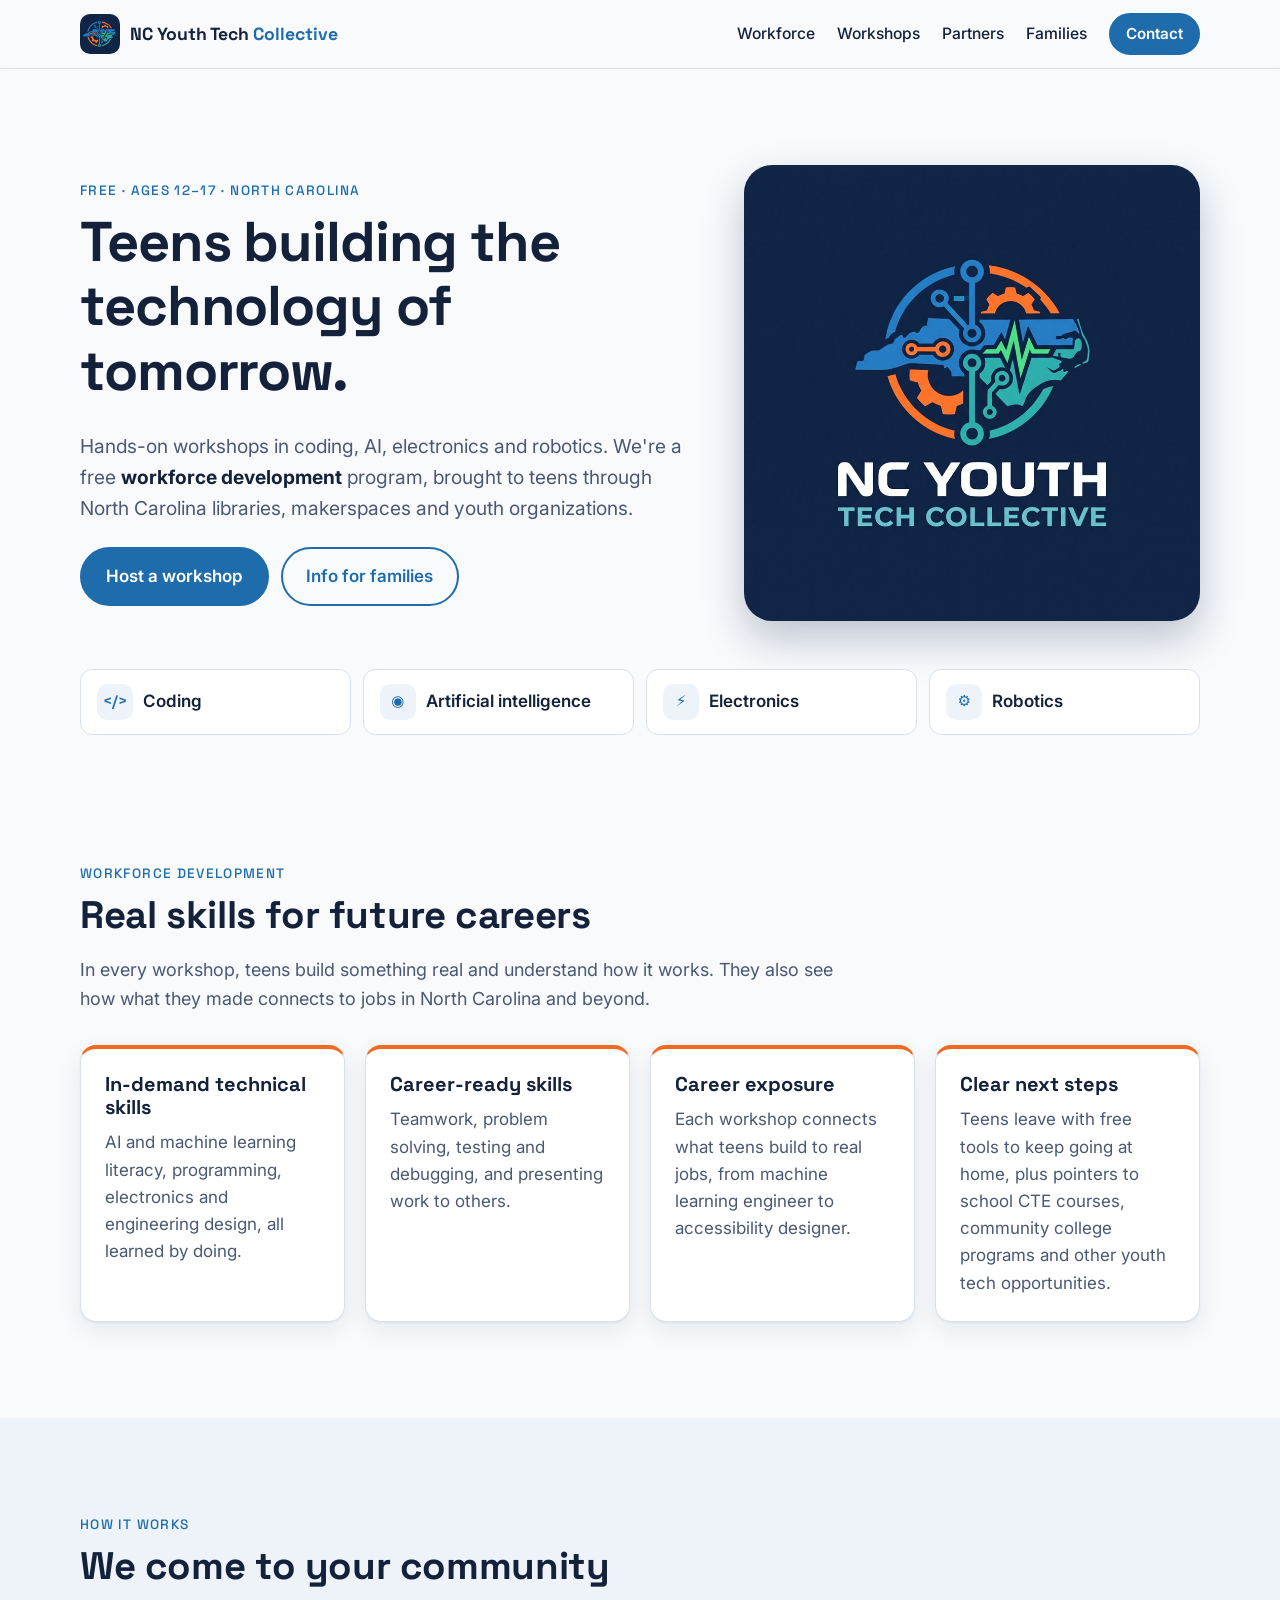
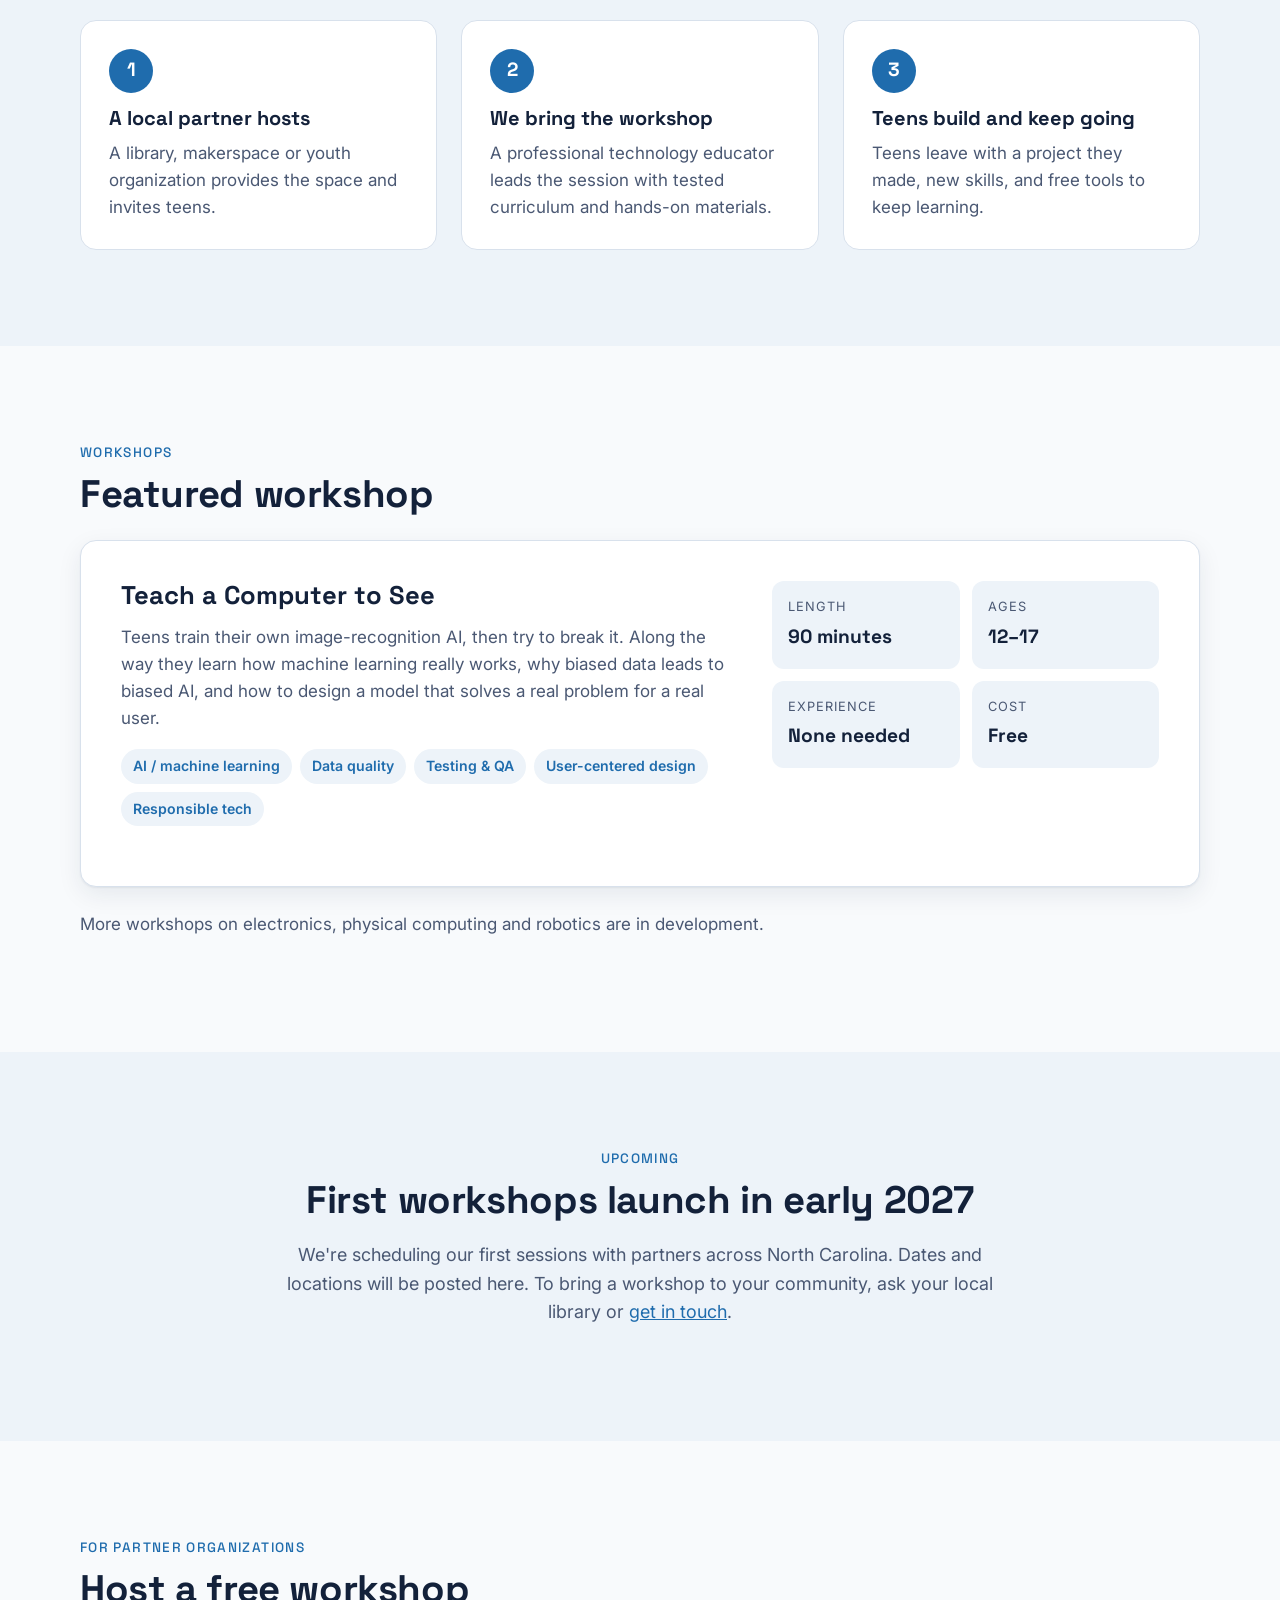
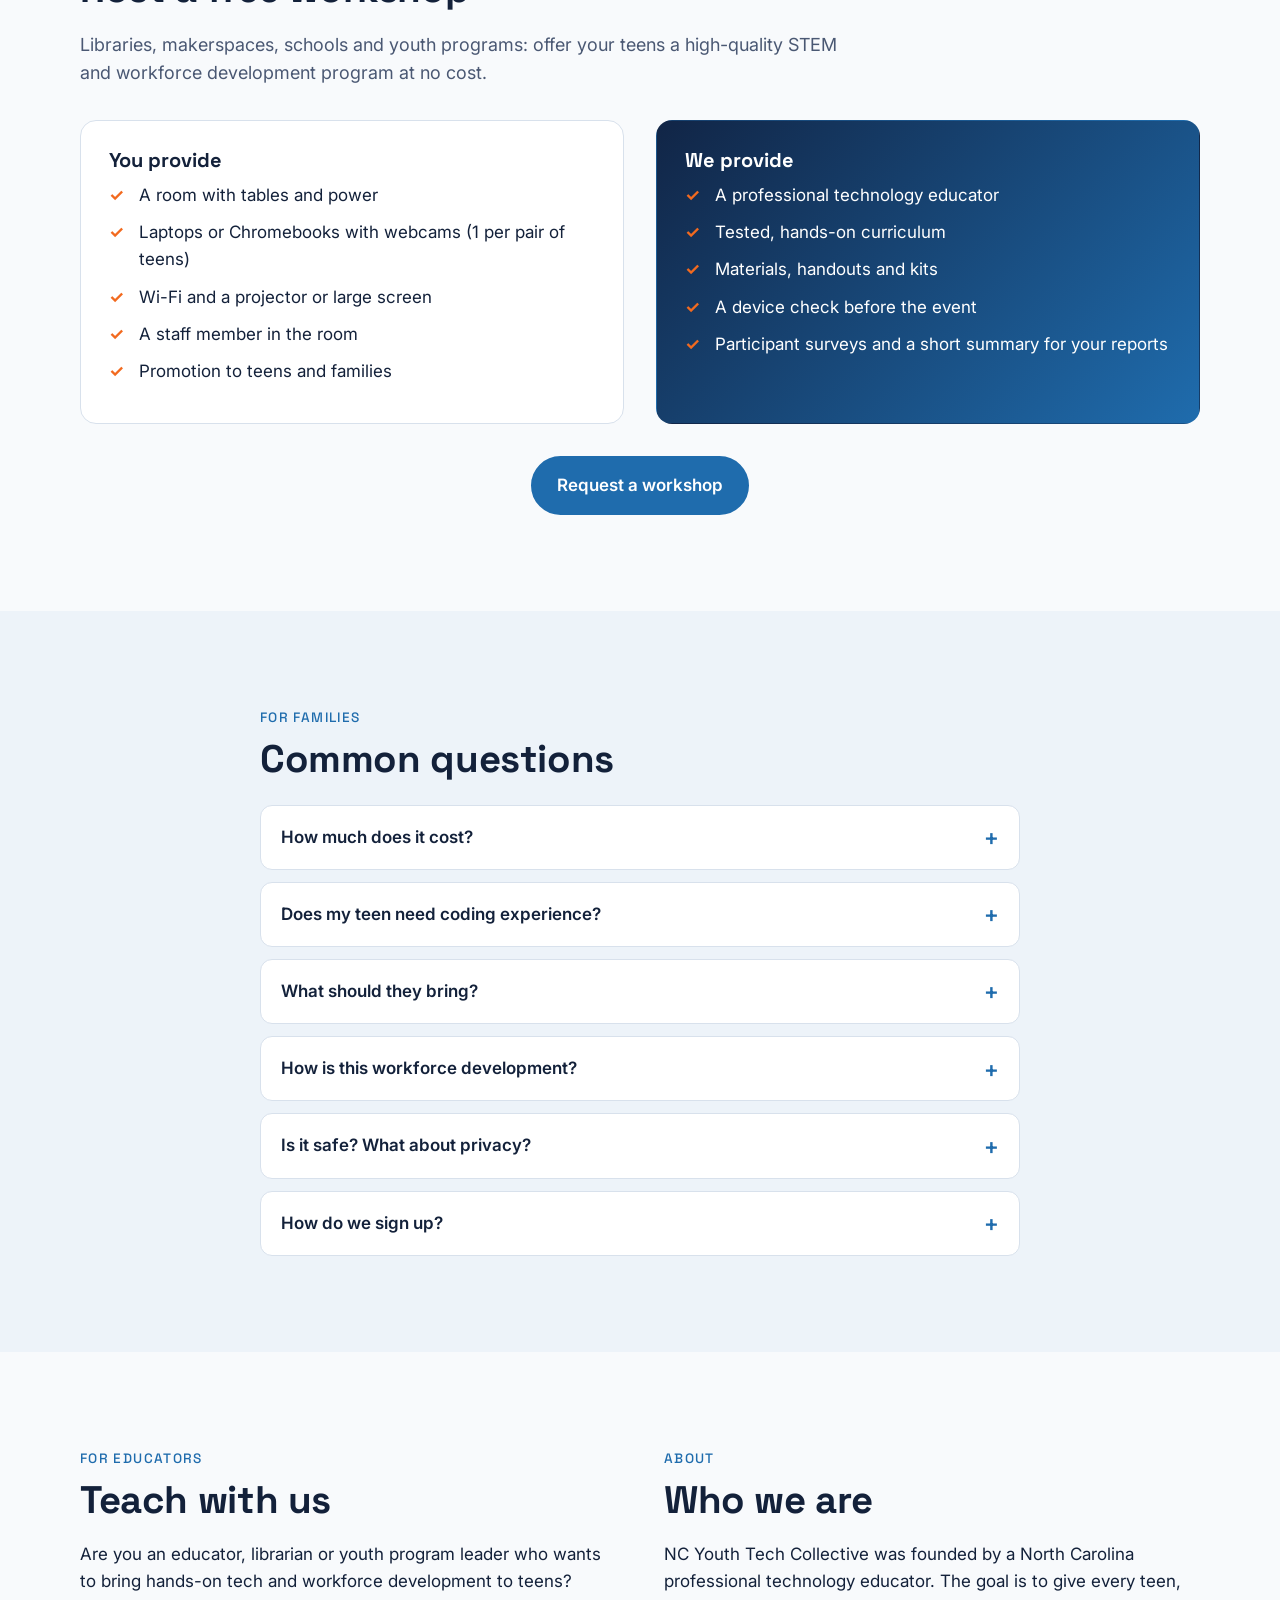
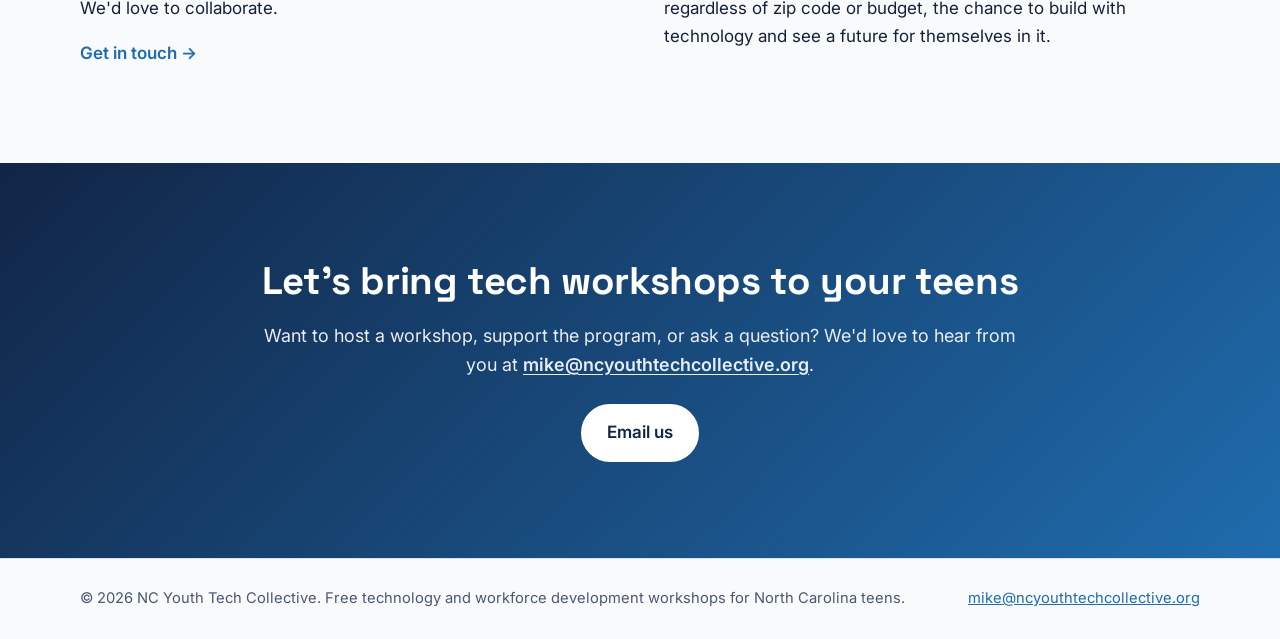
==== index.html @ eac27f34 "Add NC Youth Tech Collective logo to the site Use the new logo in the hero, an emblem-only crop in t" ====
<!doctype html>
<html lang="en">
<head>
  <meta charset="utf-8">
  <meta name="viewport" content="width=device-width, initial-scale=1">
  <title>NC Youth Tech Collective | Free Tech &amp; Workforce Development Workshops for Teens</title>
  <meta name="description" content="Free, hands-on technology and workforce development workshops for North Carolina teens ages 12–17: coding, AI, electronics and robotics, offered with local libraries, makerspaces and youth organizations.">
  <meta property="og:title" content="NC Youth Tech Collective">
  <meta property="og:description" content="Free, hands-on tech and workforce development workshops for NC teens ages 12–17.">
  <meta property="og:type" content="website">
  <meta property="og:image" content="https://ncyouthtechcollective.org/assets/og-image.jpg">
  <meta property="og:image:alt" content="NC Youth Tech Collective logo">
  <meta name="theme-color" content="#112546">
  <link rel="icon" href="assets/favicon-32.png" type="image/png" sizes="32x32">
  <link rel="apple-touch-icon" href="assets/apple-touch-icon.png">
  <link rel="preconnect" href="https://fonts.googleapis.com">
  <link rel="preconnect" href="https://fonts.gstatic.com" crossorigin>
  <link href="https://fonts.googleapis.com/css2?family=Inter:wght@400;500;600&family=Space+Grotesk:wght@500;700&display=swap" rel="stylesheet">
  <link rel="stylesheet" href="assets/style.css">
</head>
<body>
  <a class="skip-link" href="#main">Skip to content</a>

  <header class="site-header">
    <div class="container header-inner">
      <a class="brand" href="#top" aria-label="NC Youth Tech Collective home">
        <img class="brand-mark" src="assets/logo-mark.png" alt="" width="40" height="40">
        <span>NC Youth Tech <span class="brand-accent">Collective</span></span>
      </a>
      <nav aria-label="Main">
        <ul class="nav-links">
          <li><a href="#workforce">Workforce</a></li>
          <li><a href="#workshops">Workshops</a></li>
          <li><a href="#partners">Partners</a></li>
          <li><a href="#families">Families</a></li>
          <li><a class="btn btn-small" href="#contact">Contact</a></li>
        </ul>
      </nav>
    </div>
  </header>

  <main id="main">
    <!-- Hero -->
    <section class="hero" id="top">
      <div class="container hero-inner">
        <div class="hero-copy">
          <p class="eyebrow">Free &middot; Ages 12–17 &middot; North Carolina</p>
          <h1>Teens building the technology of tomorrow.</h1>
          <p class="lead">Hands-on workshops in coding, AI, electronics and robotics. We're a free <strong>workforce development</strong> program, brought to teens through North Carolina libraries, makerspaces and youth organizations.</p>
          <div class="cta-row">
            <a class="btn" href="#partners">Host a workshop</a>
            <a class="btn btn-ghost" href="#families">Info for families</a>
          </div>
        </div>
        <div class="hero-art">
          <img src="assets/logo.jpg" alt="NC Youth Tech Collective logo: a map of North Carolina with circuit lines, gears and a signal wave" width="900" height="900">
        </div>
      </div>
    </section>

    <!-- Topics -->
    <section class="topics" aria-label="Topics">
      <div class="container topic-grid">
        <div class="topic"><span class="topic-icon" aria-hidden="true">&lt;/&gt;</span>Coding</div>
        <div class="topic"><span class="topic-icon" aria-hidden="true">&#9673;</span>Artificial intelligence</div>
        <div class="topic"><span class="topic-icon" aria-hidden="true">&#9889;</span>Electronics</div>
        <div class="topic"><span class="topic-icon" aria-hidden="true">&#9881;</span>Robotics</div>
      </div>
    </section>

    <!-- Workforce development -->
    <section class="section" id="workforce">
      <div class="container">
        <p class="eyebrow">Workforce development</p>
        <h2>Real skills for future careers</h2>
        <p class="section-lead">In every workshop, teens build something real and understand how it works. They also see how what they made connects to jobs in North Carolina and beyond.</p>
        <div class="card-grid">
          <article class="card">
            <h3>In-demand technical skills</h3>
            <p>AI and machine learning literacy, programming, electronics and engineering design, all learned by doing.</p>
          </article>
          <article class="card">
            <h3>Career-ready skills</h3>
            <p>Teamwork, problem solving, testing and debugging, and presenting work to others.</p>
          </article>
          <article class="card">
            <h3>Career exposure</h3>
            <p>Each workshop connects what teens build to real jobs, from machine learning engineer to accessibility designer.</p>
          </article>
          <article class="card">
            <h3>Clear next steps</h3>
            <p>Teens leave with free tools to keep going at home, plus pointers to school CTE courses, community college programs and other youth tech opportunities.</p>
          </article>
        </div>
      </div>
    </section>

    <!-- How it works -->
    <section class="section section-alt" id="how">
      <div class="container">
        <p class="eyebrow">How it works</p>
        <h2>We come to your community</h2>
        <ol class="steps">
          <li>
            <span class="step-num" aria-hidden="true">1</span>
            <h3>A local partner hosts</h3>
            <p>A library, makerspace or youth organization provides the space and invites teens.</p>
          </li>
          <li>
            <span class="step-num" aria-hidden="true">2</span>
            <h3>We bring the workshop</h3>
            <p>A professional technology educator leads the session with tested curriculum and hands-on materials.</p>
          </li>
          <li>
            <span class="step-num" aria-hidden="true">3</span>
            <h3>Teens build and keep going</h3>
            <p>Teens leave with a project they made, new skills, and free tools to keep learning.</p>
          </li>
        </ol>
      </div>
    </section>

    <!-- Workshops -->
    <section class="section" id="workshops">
      <div class="container">
        <p class="eyebrow">Workshops</p>
        <h2>Featured workshop</h2>
        <article class="feature">
          <div class="feature-body">
            <h3>Teach a Computer to See</h3>
            <p>Teens train their own image-recognition AI, then try to break it. Along the way they learn how machine learning really works, why biased data leads to biased AI, and how to design a model that solves a real problem for a real user.</p>
            <ul class="chips" aria-label="Skills practiced">
              <li>AI / machine learning</li>
              <li>Data quality</li>
              <li>Testing &amp; QA</li>
              <li>User-centered design</li>
              <li>Responsible tech</li>
            </ul>
          </div>
          <dl class="feature-facts">
            <div><dt>Length</dt><dd>90 minutes</dd></div>
            <div><dt>Ages</dt><dd>12–17</dd></div>
            <div><dt>Experience</dt><dd>None needed</dd></div>
            <div><dt>Cost</dt><dd>Free</dd></div>
          </dl>
        </article>
        <p class="note">More workshops on electronics, physical computing and robotics are in development.</p>
      </div>
    </section>

    <!-- Upcoming -->
    <section class="section section-alt" id="upcoming">
      <div class="container narrow center">
        <p class="eyebrow">Upcoming</p>
        <h2>First workshops launch in early 2027</h2>
        <p class="section-lead">We're scheduling our first sessions with partners across North Carolina. Dates and locations will be posted here. To bring a workshop to your community, ask your local library or <a href="#contact">get in touch</a>.</p>
      </div>
    </section>

    <!-- Partners -->
    <section class="section" id="partners">
      <div class="container">
        <p class="eyebrow">For partner organizations</p>
        <h2>Host a free workshop</h2>
        <p class="section-lead">Libraries, makerspaces, schools and youth programs: offer your teens a high-quality STEM and workforce development program at no cost.</p>
        <div class="two-col">
          <div class="panel">
            <h3>You provide</h3>
            <ul class="check-list">
              <li>A room with tables and power</li>
              <li>Laptops or Chromebooks with webcams (1 per pair of teens)</li>
              <li>Wi-Fi and a projector or large screen</li>
              <li>A staff member in the room</li>
              <li>Promotion to teens and families</li>
            </ul>
          </div>
          <div class="panel panel-brand">
            <h3>We provide</h3>
            <ul class="check-list">
              <li>A professional technology educator</li>
              <li>Tested, hands-on curriculum</li>
              <li>Materials, handouts and kits</li>
              <li>A device check before the event</li>
              <li>Participant surveys and a short summary for your reports</li>
            </ul>
          </div>
        </div>
        <div class="center"><a class="btn" href="#contact">Request a workshop</a></div>
      </div>
    </section>

    <!-- Families -->
    <section class="section section-alt" id="families">
      <div class="container narrow">
        <p class="eyebrow">For families</p>
        <h2>Common questions</h2>
        <div class="faq">
          <details>
            <summary>How much does it cost?</summary>
            <p>Nothing. Workshops are free for participants.</p>
          </details>
          <details>
            <summary>Does my teen need coding experience?</summary>
            <p>No. Workshops are designed for beginners, with extra challenges for teens who already have experience.</p>
          </details>
          <details>
            <summary>What should they bring?</summary>
            <p>Just curiosity. The host provides devices, and we bring everything else.</p>
          </details>
          <details>
            <summary>How is this workforce development?</summary>
            <p>Teens practice skills employers look for, like AI literacy, problem solving, testing and teamwork. They also learn about real careers that use these skills, and leave with clear next steps for continued learning.</p>
          </details>
          <details>
            <summary>Is it safe? What about privacy?</summary>
            <p>A staff member from the host organization is present for every workshop. The AI tools we use run in the web browser, need no accounts, and by default keep training images on the device. All work is cleared at the end of each session, and photos are only taken with a signed release.</p>
          </details>
          <details>
            <summary>How do we sign up?</summary>
            <p>Registration is handled by each host organization. Upcoming workshops will be listed on this page, with a link to register.</p>
          </details>
        </div>
      </div>
    </section>

    <!-- Educators + About -->
    <section class="section" id="about">
      <div class="container two-col">
        <div>
          <p class="eyebrow">For educators</p>
          <h2>Teach with us</h2>
          <p>Are you an educator, librarian or youth program leader who wants to bring hands-on tech and workforce development to teens? We'd love to collaborate.</p>
          <a class="text-link" href="#contact">Get in touch &rarr;</a>
        </div>
        <div>
          <p class="eyebrow">About</p>
          <h2>Who we are</h2>
          <p>NC Youth Tech Collective was founded by a North Carolina professional technology educator. The goal is to give every teen, regardless of zip code or budget, the chance to build with technology and see a future for themselves in it.</p>
        </div>
      </div>
    </section>

    <!-- Contact -->
    <section class="section contact" id="contact">
      <div class="container narrow center">
        <h2>Let's bring tech workshops to your teens</h2>
        <p class="section-lead">Want to host a workshop, support the program, or ask a question? We'd love to hear from you at <a class="contact-email" href="mailto:mike@ncyouthtechcollective.org">mike@ncyouthtechcollective.org</a>.</p>
        <div class="cta-row center-row">
          <a class="btn btn-light" href="mailto:mike@ncyouthtechcollective.org">Email us</a>        </div>
      </div>
    </section>
  </main>

  <footer class="site-footer">
    <div class="container footer-inner">
      <p>&copy; <span id="year">2026</span> NC Youth Tech Collective. Free technology and workforce development workshops for North Carolina teens.</p>
      <p><a href="mailto:mike@ncyouthtechcollective.org">mike@ncyouthtechcollective.org</a></p>
    </div>
  </footer>

  <script>document.getElementById('year').textContent = new Date().getFullYear();</script>
</body>
</html>
---- assets/style.css ----
/* NC Youth Tech Collective — landing page styles */

/* Palette sampled from the logo: navy #112546, blue #267dc4, orange #fe742b, teal #2eaead */
:root {
  --navy: #112546;
  --brand: #1f6cad;
  --brand-2: #112546;
  --accent: #f26a1f;
  --teal: #1f8f8e;
  --on-brand: #ffffff;
  --brand-hover: #112546;
  --band-from: #112546;
  --band-to: #1f6cad;
  --band-text: #ffffff;
  --bg: #f8fafc;
  --bg-alt: #edf3f9;
  --surface: #ffffff;
  --text: #13213a;
  --muted: #4a5873;
  --border: #d8e1ec;
  --radius: 16px;
  --shadow: 0 1px 2px rgba(17, 37, 70, .06), 0 8px 24px rgba(17, 37, 70, .08);
  --font-body: "Inter", system-ui, -apple-system, "Segoe UI", Roboto, sans-serif;
  --font-head: "Space Grotesk", var(--font-body);
}

@media (prefers-color-scheme: dark) {
  :root {
    --brand: #5aa8e6;
    --brand-2: #2b5f99;
    --accent: #fe8a4a;
    --teal: #4cc4c2;
    --on-brand: #0b1730;
    --brand-hover: #8cc4f0;
    --band-from: #173563;
    --band-to: #1f5a96;
    --bg: #0b1730;
    --bg-alt: #0f1f3d;
    --surface: #142848;
    --text: #e8eef7;
    --muted: #a9b7cc;
    --border: #22385c;
    --shadow: none;
  }
}

*,
*::before,
*::after { box-sizing: border-box; }

html { scroll-behavior: smooth; scroll-padding-top: 80px; }
@media (prefers-reduced-motion: reduce) { html { scroll-behavior: auto; } }

body {
  margin: 0;
  background: var(--bg);
  color: var(--text);
  font-family: var(--font-body);
  font-size: 1.0625rem;
  line-height: 1.6;
}

h1, h2, h3 { font-family: var(--font-head); line-height: 1.15; margin: 0 0 .5em; }
h1 { font-size: clamp(2.2rem, 5vw, 3.5rem); letter-spacing: -.02em; }
h2 { font-size: clamp(1.7rem, 3.5vw, 2.4rem); letter-spacing: -.01em; }
h3 { font-size: 1.25rem; }
p { margin: 0 0 1em; }
a { color: var(--brand); }
img, svg { max-width: 100%; display: block; }

.container { width: min(1120px, 100% - 32px); margin-inline: auto; }
.narrow { width: min(760px, 100% - 32px); }
.center { text-align: center; }

.skip-link {
  position: absolute; left: -999px; top: 8px;
  background: var(--brand); color: var(--on-brand);
  padding: 8px 14px; border-radius: 8px; z-index: 100;
}
.skip-link:focus { left: 8px; }

:focus-visible { outline: 3px solid var(--accent); outline-offset: 2px; border-radius: 4px; }

/* Buttons */
.btn {
  display: inline-block;
  background: var(--brand);
  color: var(--on-brand);
  font-weight: 600;
  text-decoration: none;
  padding: .8em 1.4em;
  border-radius: 999px;
  border: 2px solid var(--brand);
  transition: transform .15s ease, background .15s ease;
}
.btn:hover { transform: translateY(-1px); background: var(--brand-hover); border-color: var(--brand-hover); }
.btn-small { padding: .45em 1em; font-size: .95rem; }
.btn-ghost { background: transparent; color: var(--brand); }
.btn-ghost:hover { background: var(--bg-alt); color: var(--brand); border-color: var(--brand); }
.btn-light { background: var(--on-brand); color: var(--brand); border-color: var(--on-brand); }
.btn-light:hover { background: var(--bg-alt); border-color: var(--bg-alt); }
.btn-ghost-light { background: transparent; color: var(--on-brand); border-color: var(--on-brand); }
.btn-ghost-light:hover { background: rgba(255, 255, 255, .12); border-color: var(--on-brand); }

.cta-row { display: flex; flex-wrap: wrap; gap: 12px; margin-top: 1.5rem; }
.center-row { justify-content: center; }

.text-link { font-weight: 600; text-decoration: none; }
.text-link:hover { text-decoration: underline; }

.eyebrow {
  font-family: var(--font-head);
  font-weight: 500;
  font-size: .85rem;
  letter-spacing: .1em;
  text-transform: uppercase;
  color: var(--brand);
  margin-bottom: .6em;
}

/* Header */
.site-header {
  position: sticky; top: 0; z-index: 50;
  background: color-mix(in srgb, var(--bg) 88%, transparent);
  backdrop-filter: blur(10px);
  border-bottom: 1px solid var(--border);
}
.header-inner { display: flex; align-items: center; justify-content: space-between; gap: 16px; min-height: 68px; }
.brand {
  display: flex; align-items: center; gap: 10px;
  font-family: var(--font-head); font-weight: 700; font-size: 1.1rem;
  color: var(--text); text-decoration: none;
}
.brand-accent { color: var(--brand); }
.nav-links { display: flex; align-items: center; gap: 22px; list-style: none; margin: 0; padding: 0; }
.nav-links a:not(.btn) { color: var(--text); text-decoration: none; font-weight: 500; font-size: .98rem; }
.nav-links a:not(.btn):hover { color: var(--brand); }

@media (max-width: 760px) {
  .nav-links li:not(:last-child) { display: none; }
  .brand { font-size: 1rem; }
}

/* Hero */
.hero { padding: clamp(48px, 8vw, 96px) 0 48px; }
.hero-inner { display: grid; grid-template-columns: 1.15fr .85fr; gap: 48px; align-items: center; }
.lead { font-size: 1.2rem; color: var(--muted); max-width: 36em; }
.lead strong { color: var(--text); }
.hero-art img {
  width: 100%; height: auto;
  border-radius: 28px;
  box-shadow: 0 18px 40px rgba(17, 37, 70, .25);
}
.brand-mark { border-radius: 10px; }

@media (max-width: 860px) {
  .hero-inner { grid-template-columns: 1fr; }
  .hero-art { max-width: 260px; margin-inline: auto; }
}

/* Topics */
.topics { padding-bottom: 32px; }
.topic-grid { display: grid; grid-template-columns: repeat(4, 1fr); gap: 12px; }
.topic {
  display: flex; align-items: center; gap: 10px;
  background: var(--surface); border: 1px solid var(--border); border-radius: 12px;
  padding: 14px 16px; font-weight: 600;
}
.topic-icon {
  display: inline-grid; place-items: center;
  width: 36px; height: 36px; flex: none;
  border-radius: 10px; background: var(--bg-alt); color: var(--brand);
  font-family: var(--font-head); font-size: .95rem;
}
@media (max-width: 760px) { .topic-grid { grid-template-columns: repeat(2, 1fr); } }

/* Sections */
.section { padding: clamp(56px, 8vw, 96px) 0; }
.section-alt { background: var(--bg-alt); }
.section-lead { font-size: 1.125rem; color: var(--muted); max-width: 44em; }
.center .section-lead { margin-inline: auto; }
.note { color: var(--muted); margin-top: 1.5rem; }

/* Cards */
.card-grid { display: grid; grid-template-columns: repeat(4, 1fr); gap: 20px; margin-top: 2rem; }
.card {
  background: var(--surface); border: 1px solid var(--border); border-radius: var(--radius);
  padding: 24px; box-shadow: var(--shadow);
  border-top: 4px solid var(--accent);
}
.card p { color: var(--muted); margin: 0; }
@media (max-width: 1000px) { .card-grid { grid-template-columns: repeat(2, 1fr); } }
@media (max-width: 560px) { .card-grid { grid-template-columns: 1fr; } }

/* Steps */
.steps { list-style: none; padding: 0; margin: 2rem 0 0; display: grid; grid-template-columns: repeat(3, 1fr); gap: 24px; }
.steps li { background: var(--surface); border-radius: var(--radius); padding: 28px; border: 1px solid var(--border); }
.steps p { color: var(--muted); margin: 0; }
.step-num {
  display: inline-grid; place-items: center;
  width: 44px; height: 44px; border-radius: 50%;
  background: var(--brand); color: var(--on-brand);
  font-family: var(--font-head); font-weight: 700; font-size: 1.2rem;
  margin-bottom: 14px;
}
@media (max-width: 860px) { .steps { grid-template-columns: 1fr; } }

/* Feature workshop */
.feature {
  display: grid; grid-template-columns: 1.6fr 1fr; gap: 32px;
  background: var(--surface); border: 1px solid var(--border); border-radius: var(--radius);
  padding: clamp(24px, 4vw, 40px); box-shadow: var(--shadow); margin-top: 1.5rem;
}
.feature h3 { font-size: 1.6rem; }
.feature-body p { color: var(--muted); }
.chips { display: flex; flex-wrap: wrap; gap: 8px; list-style: none; padding: 0; margin: 0 0 1.25rem; }
.chips li {
  background: var(--bg-alt); color: var(--brand);
  font-size: .88rem; font-weight: 600; padding: 6px 12px; border-radius: 999px;
}
.feature-facts { display: grid; grid-template-columns: 1fr 1fr; gap: 12px; margin: 0; align-content: start; }
.feature-facts div { background: var(--bg-alt); border-radius: 12px; padding: 16px; }
.feature-facts dt { font-size: .8rem; text-transform: uppercase; letter-spacing: .08em; color: var(--muted); }
.feature-facts dd { margin: 4px 0 0; font-family: var(--font-head); font-weight: 700; font-size: 1.2rem; }
@media (max-width: 860px) { .feature { grid-template-columns: 1fr; } }

/* Partners */
.two-col { display: grid; grid-template-columns: 1fr 1fr; gap: 32px; margin: 2rem 0; }
.panel { background: var(--surface); border: 1px solid var(--border); border-radius: var(--radius); padding: 28px; }
.panel-brand { background: linear-gradient(135deg, var(--band-from), var(--band-to)); color: var(--band-text); border-color: transparent; }
.check-list { list-style: none; padding: 0; margin: 0; }
.check-list li { position: relative; padding-left: 30px; margin-bottom: 10px; }
.check-list li::before {
  content: "✓"; position: absolute; left: 0; top: 0;
  color: var(--accent); font-weight: 700;
}
#about .two-col { margin-block: 0; margin-inline: auto; gap: 48px; }
@media (max-width: 760px) { .two-col { grid-template-columns: 1fr; } }

/* FAQ */
.faq { margin-top: 1.5rem; display: grid; gap: 12px; }
.faq details { background: var(--surface); border: 1px solid var(--border); border-radius: 12px; padding: 4px 20px; }
.faq summary {
  cursor: pointer; font-weight: 600; padding: 14px 0; list-style: none;
  display: flex; justify-content: space-between; align-items: center; gap: 12px;
}
.faq summary::-webkit-details-marker { display: none; }
.faq summary::after { content: "+"; font-size: 1.4rem; color: var(--brand); line-height: 1; }
.faq details[open] summary::after { content: "−"; }
.faq details p { color: var(--muted); padding-bottom: 8px; }

/* Contact */
.contact { background: linear-gradient(135deg, var(--band-from), var(--band-to)); color: var(--band-text); }
.contact .section-lead { color: var(--band-text); opacity: .9; }
.contact .btn-light { background: #ffffff; color: #112546; border-color: #ffffff; }
.contact .btn-light:hover { background: #edf3f9; border-color: #edf3f9; }
.contact-email { color: var(--band-text); font-weight: 600; text-underline-offset: 3px; }

/* Footer */
.site-footer { border-top: 1px solid var(--border); padding: 28px 0; color: var(--muted); font-size: .92rem; }
.footer-inner { display: flex; flex-wrap: wrap; justify-content: space-between; gap: 8px 24px; }
.footer-inner p { margin: 0; }
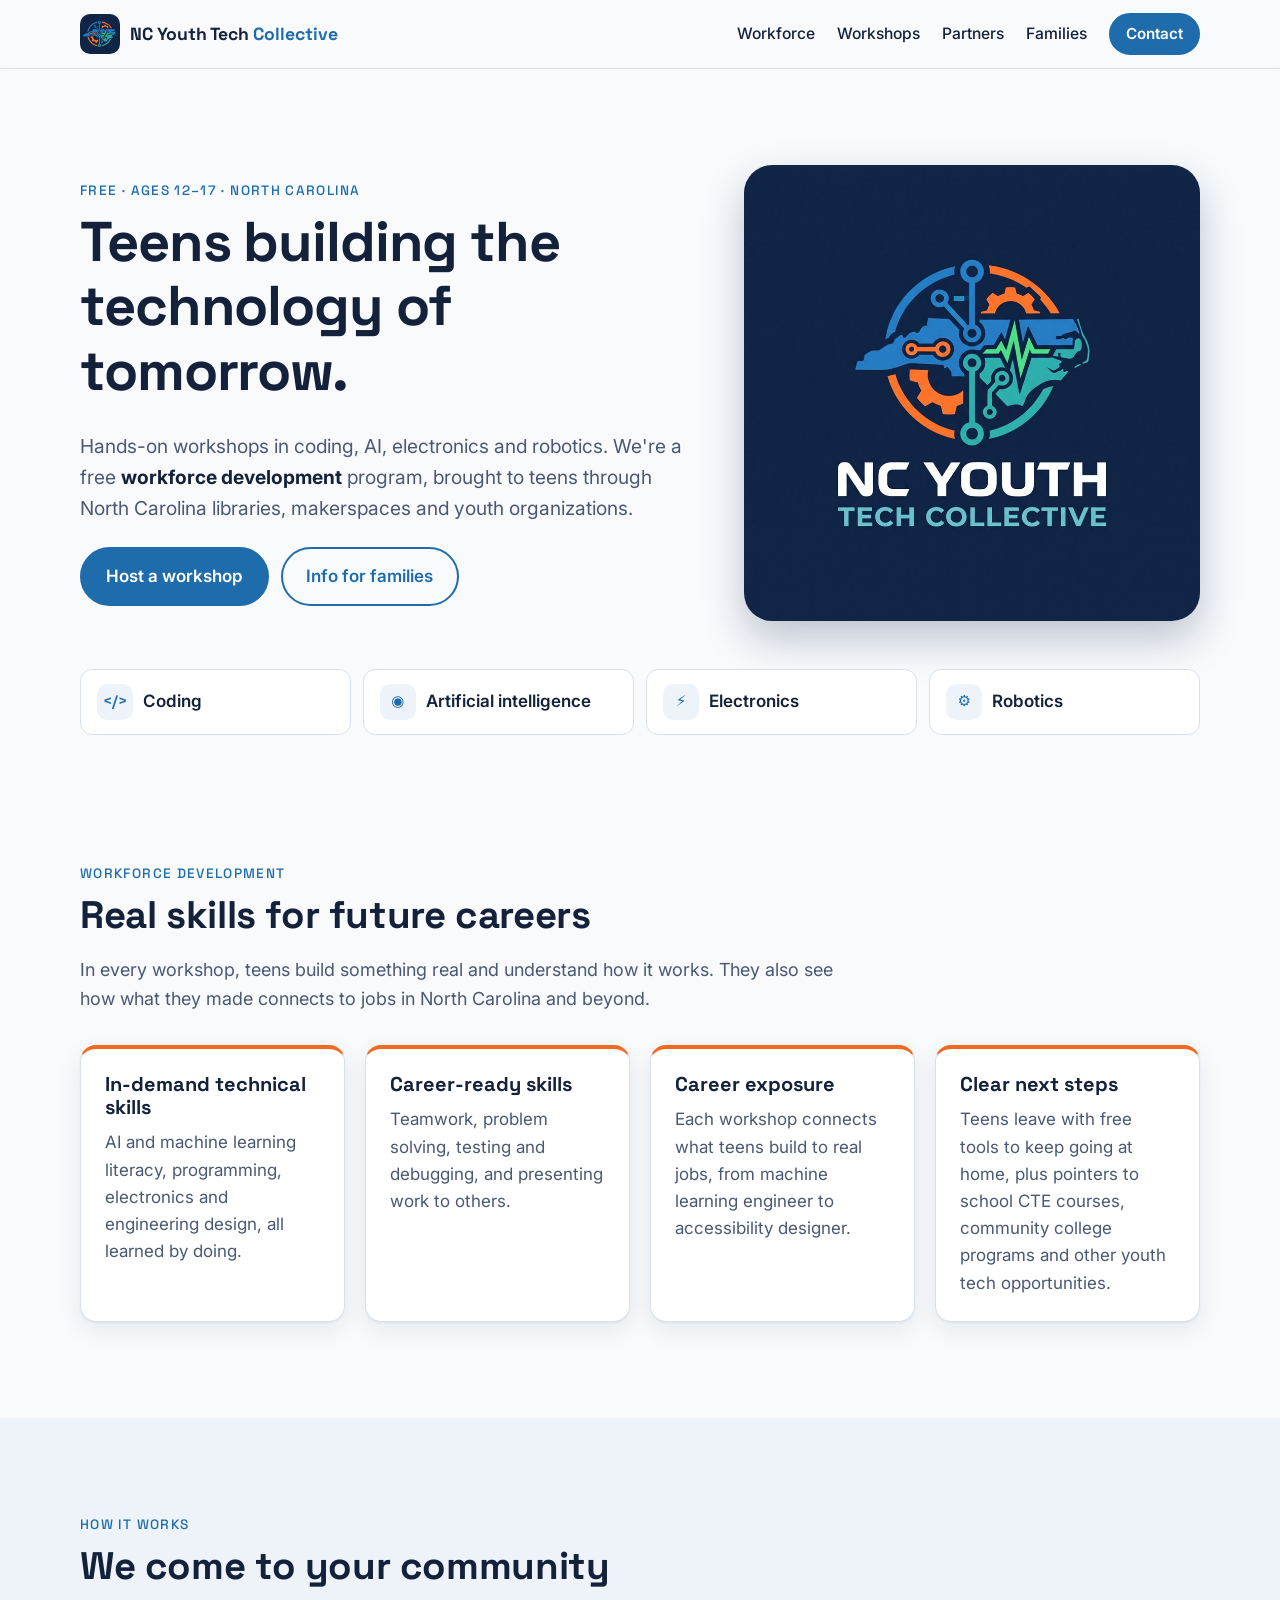
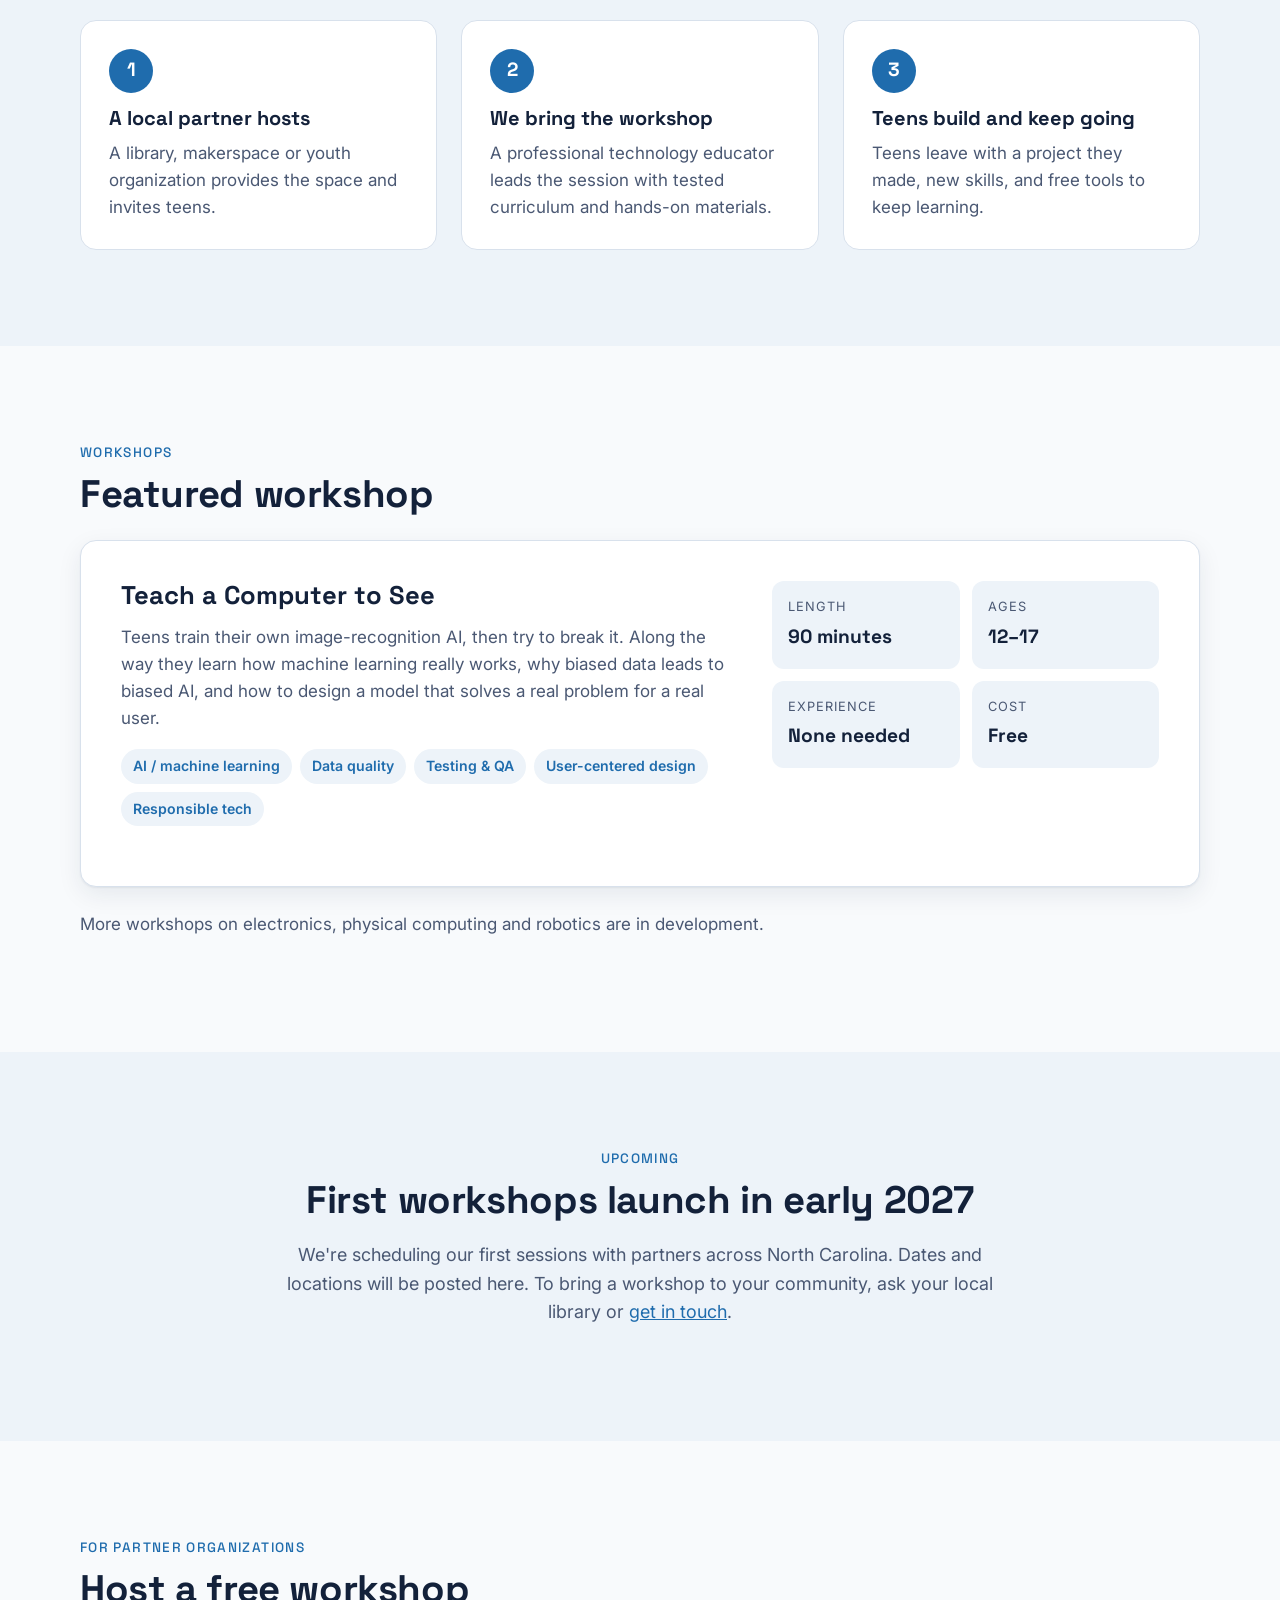
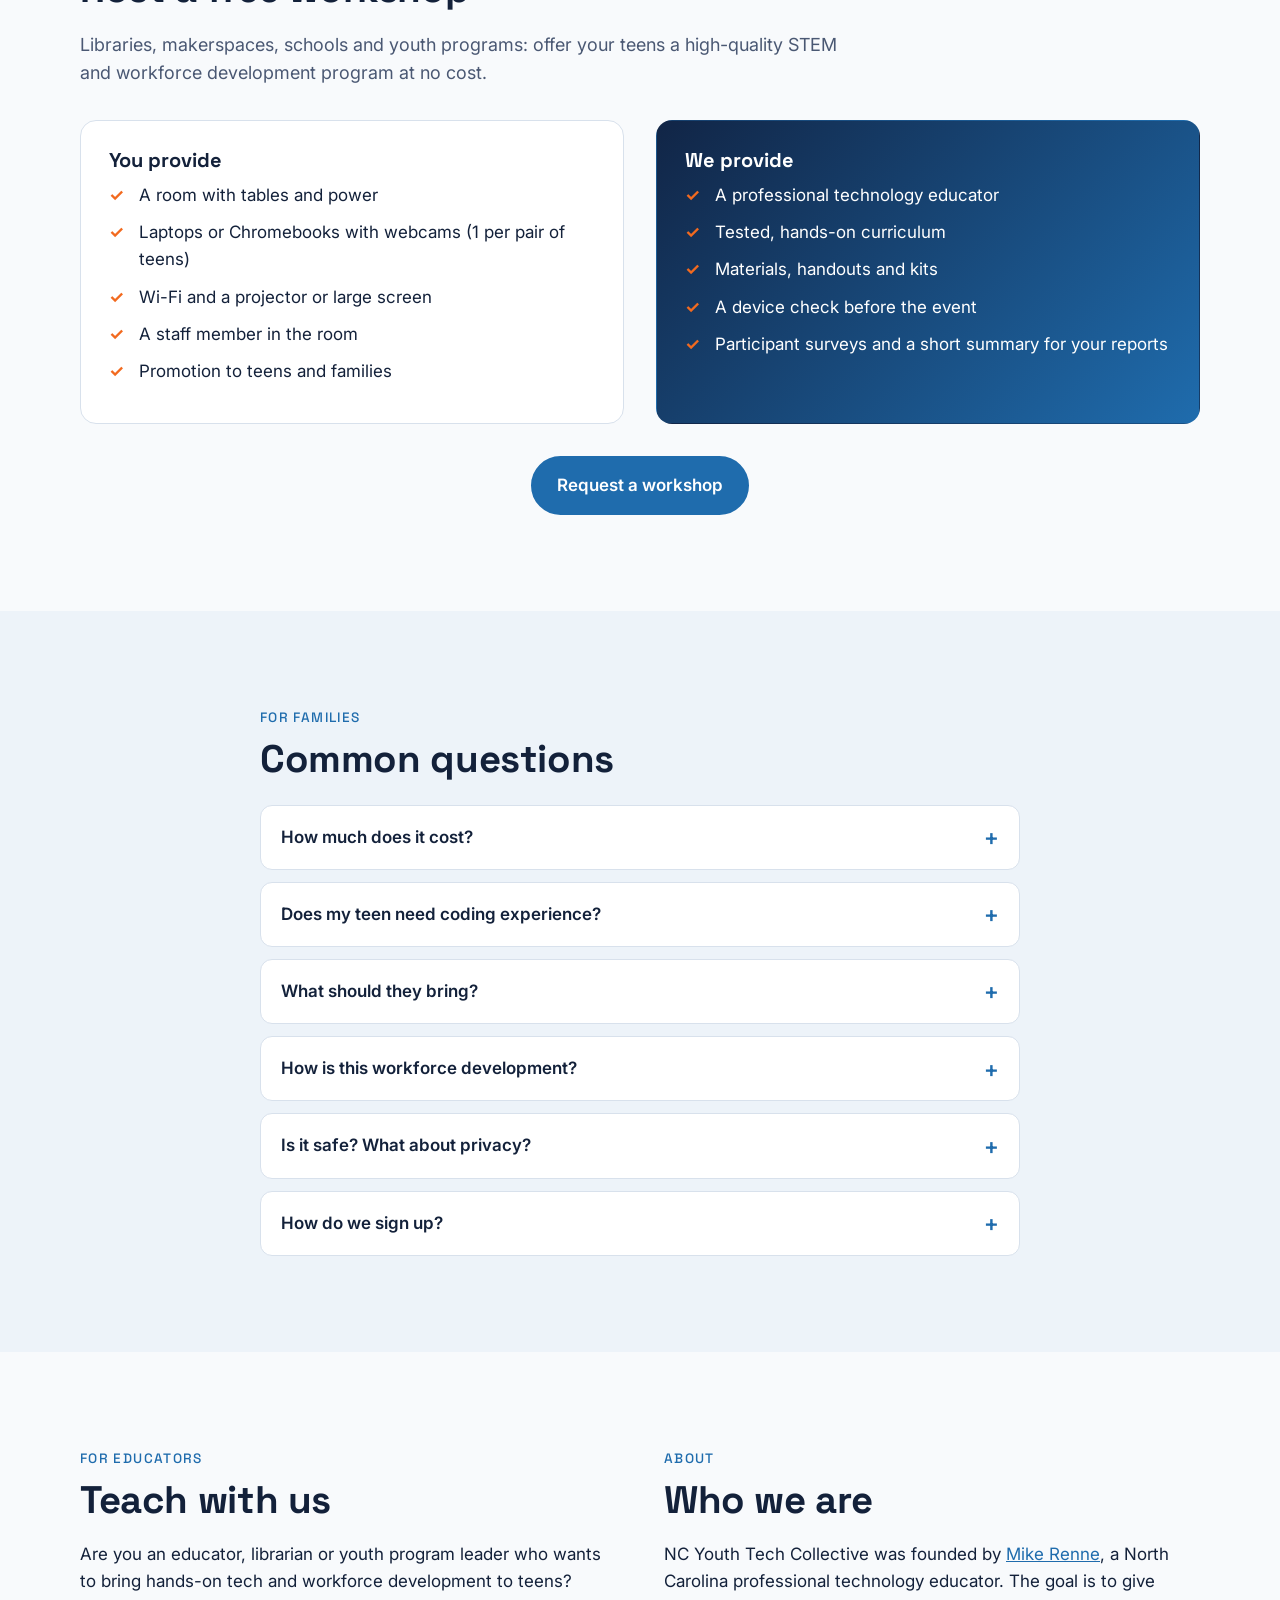
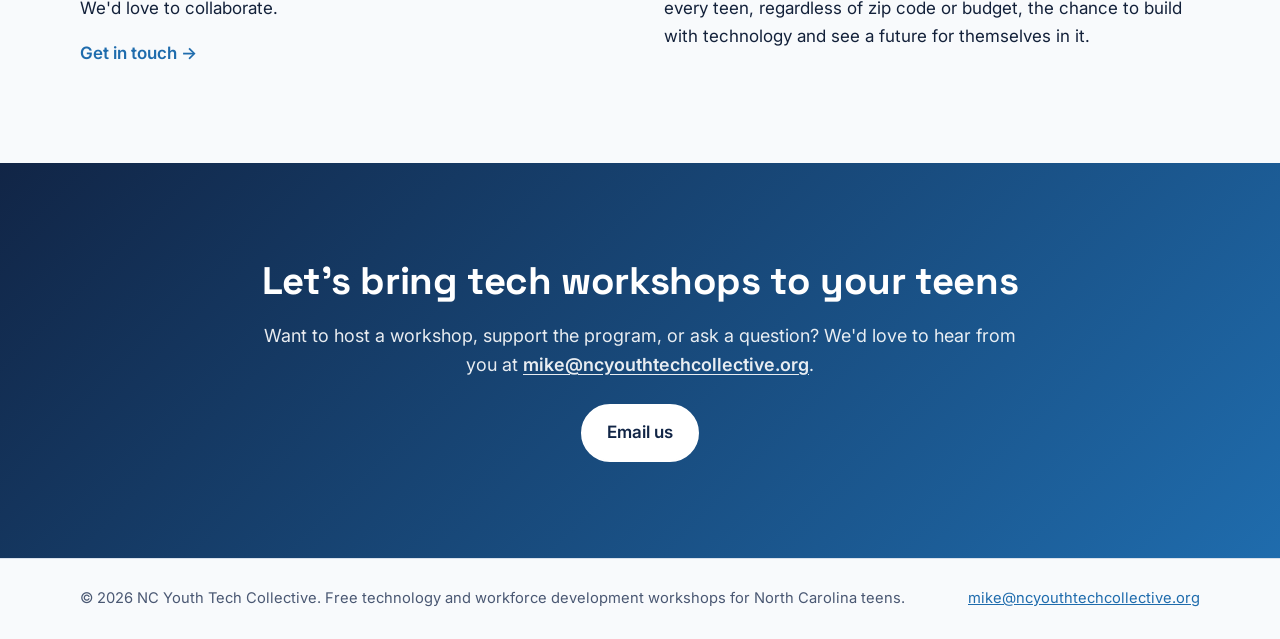
==== commit 3904bed2: "Name the founder in the About section Link "Mike Renne" to www.mrrenne.com in the Who we are section" ====
--- a/index.html
+++ b/index.html
@@ -235,7 +235,7 @@
         <div>
           <p class="eyebrow">About</p>
           <h2>Who we are</h2>
-          <p>NC Youth Tech Collective was founded by a North Carolina professional technology educator. The goal is to give every teen, regardless of zip code or budget, the chance to build with technology and see a future for themselves in it.</p>
+          <p>NC Youth Tech Collective was founded by <a href="https://www.mrrenne.com" target="_blank" rel="noopener">Mike Renne</a>, a North Carolina professional technology educator. The goal is to give every teen, regardless of zip code or budget, the chance to build with technology and see a future for themselves in it.</p>
         </div>
       </div>
     </section>
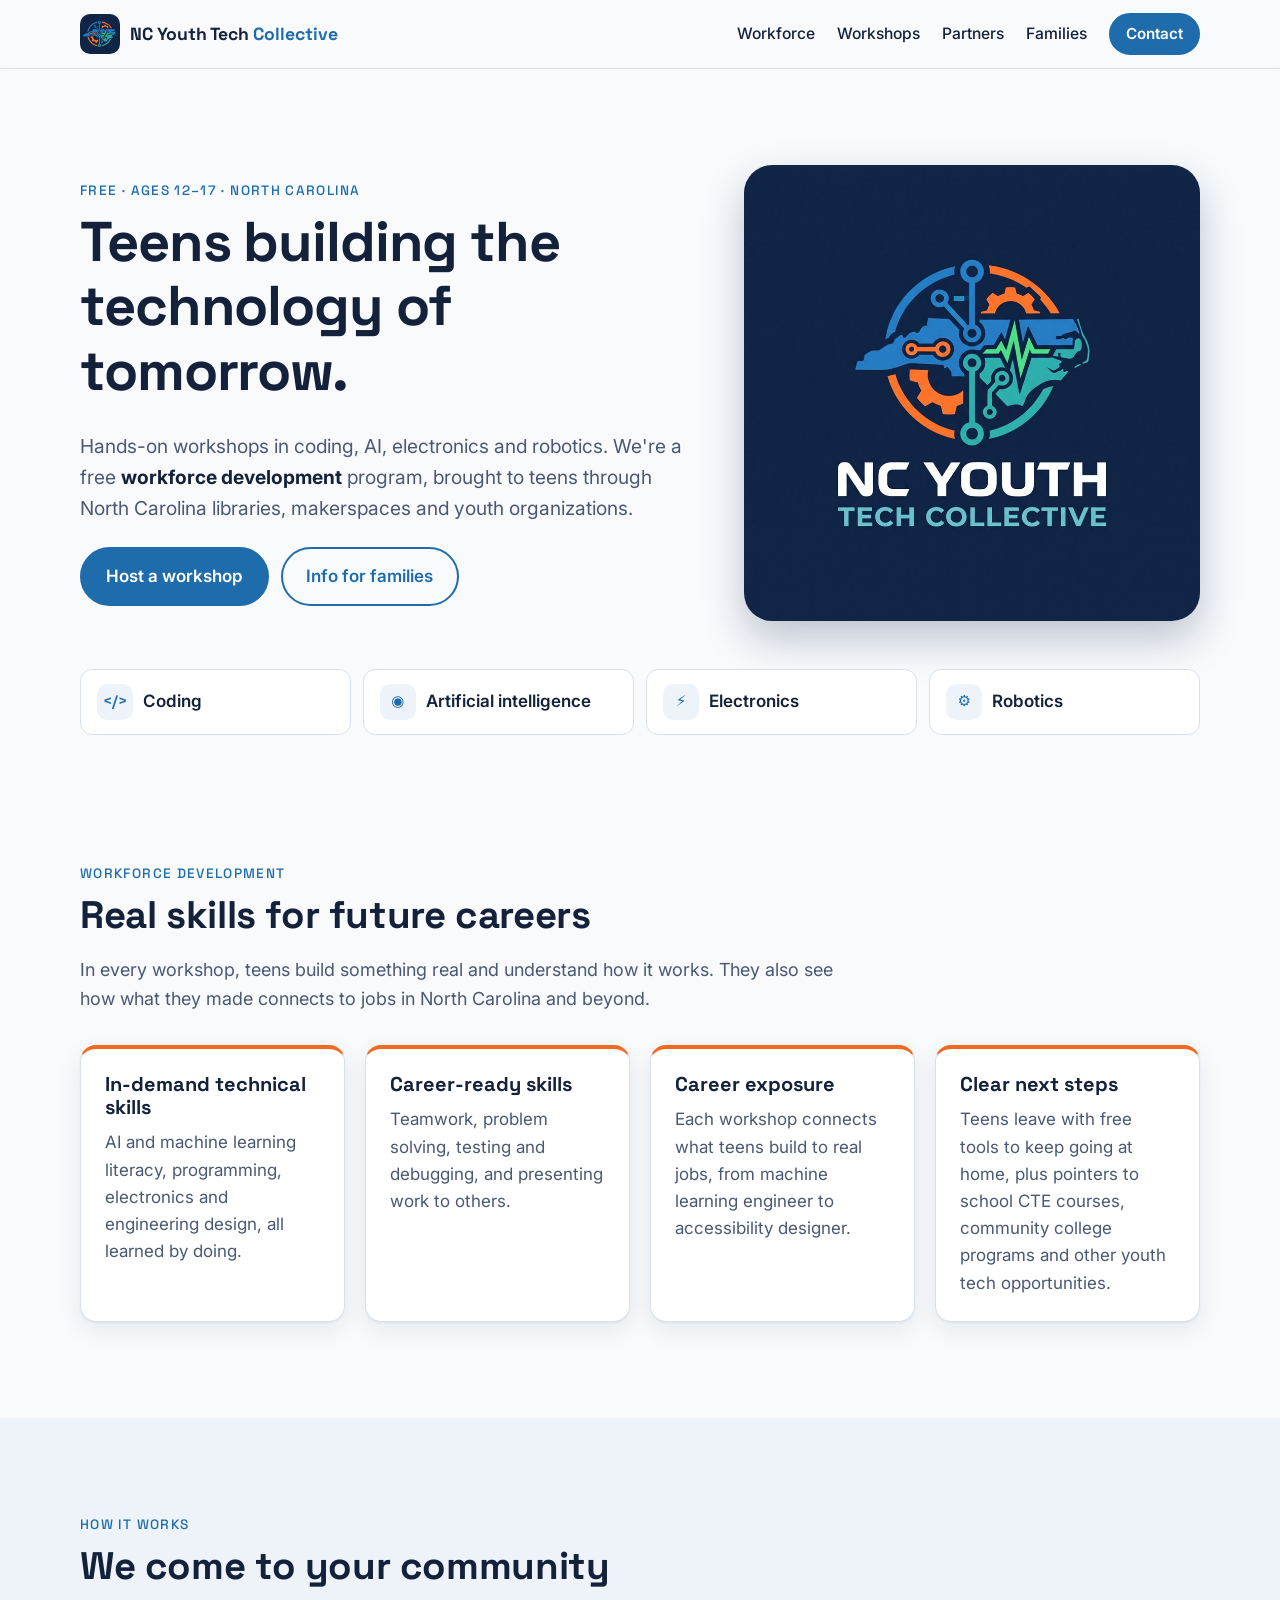
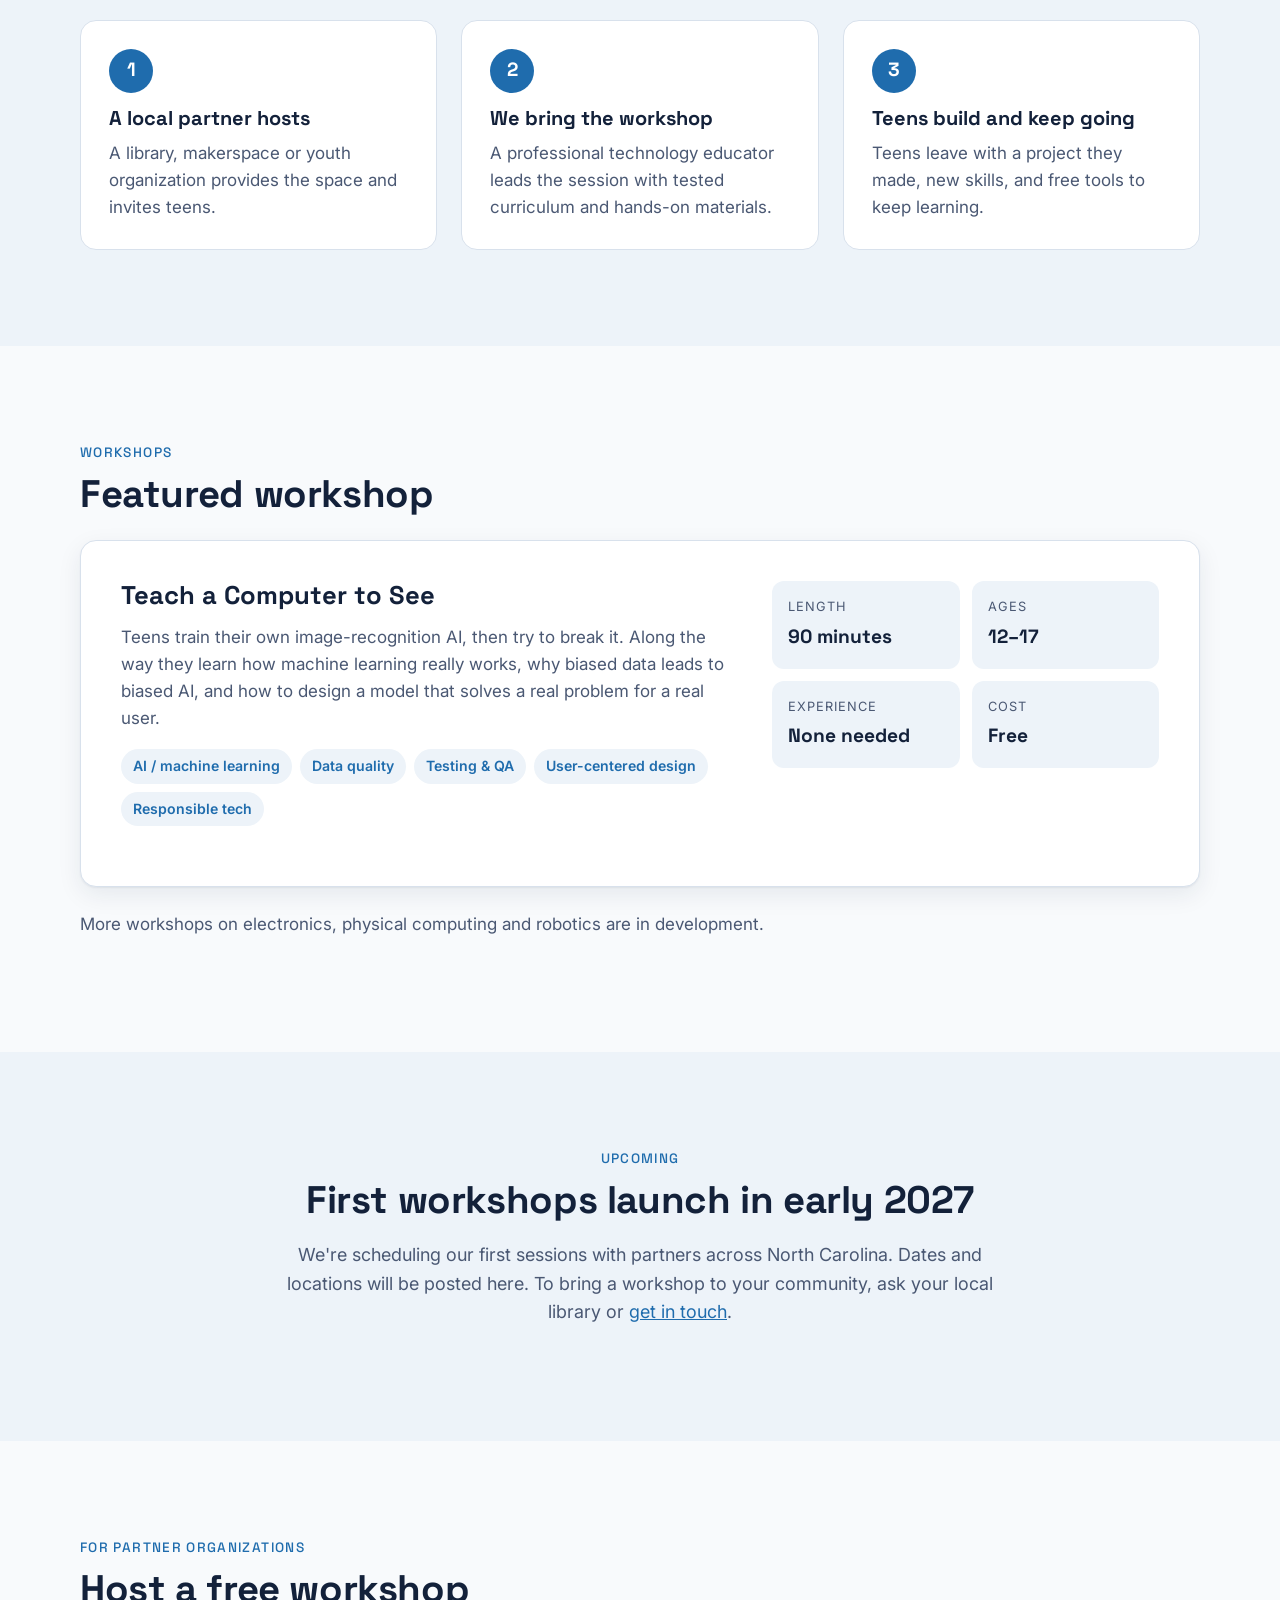
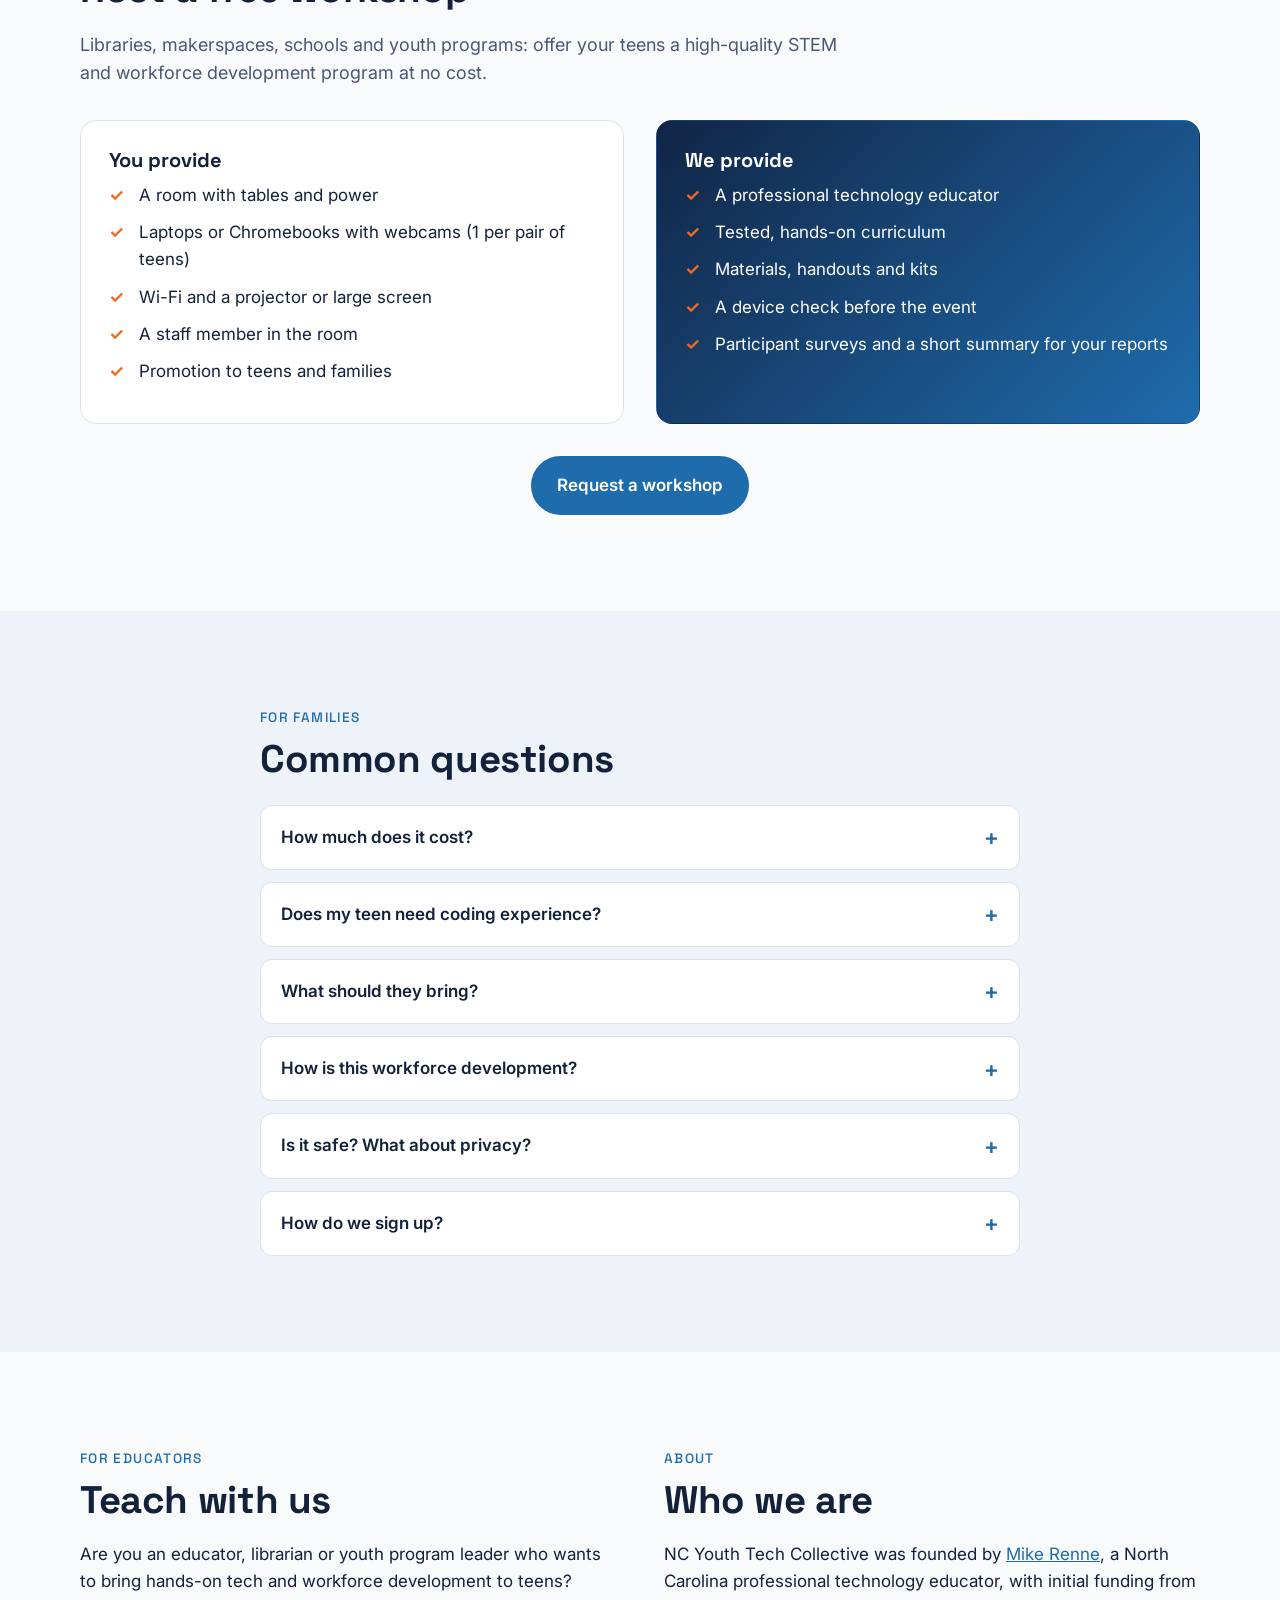
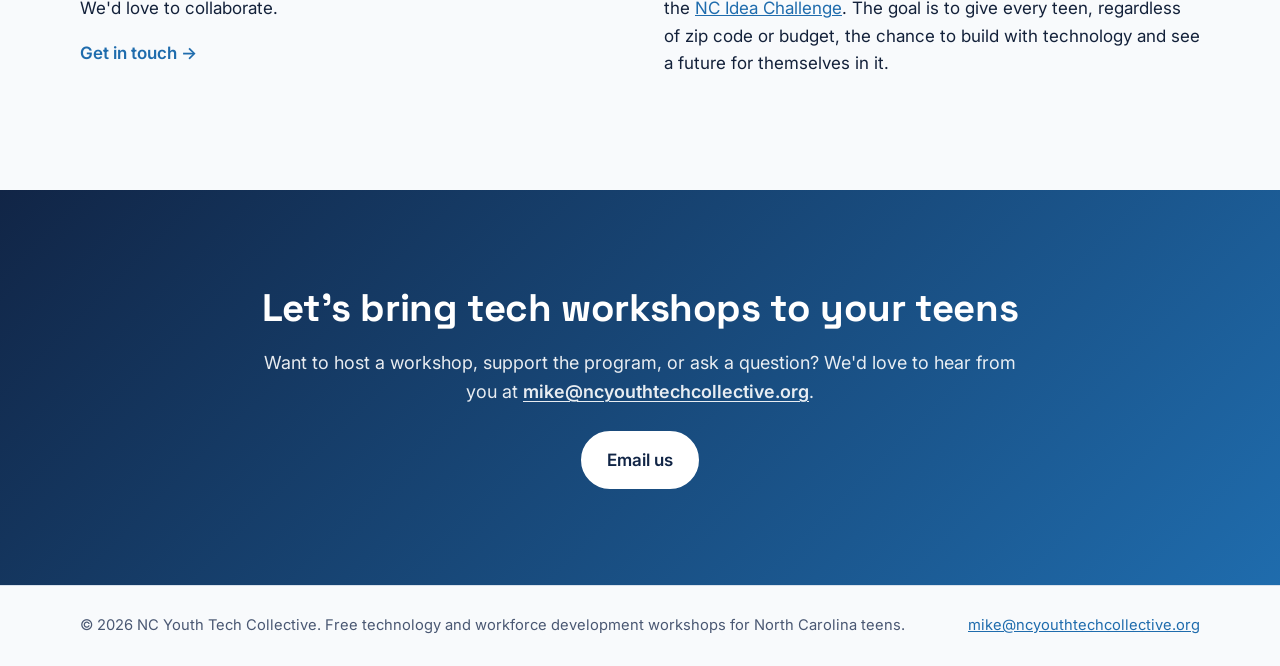
==== commit 423d0052: "Credit NC Idea Challenge funding in About section Co-Authored-By: Claude Opus 5.5 <noreply@anthropic" ====
--- a/index.html
+++ b/index.html
@@ -235,7 +235,7 @@
         <div>
           <p class="eyebrow">About</p>
           <h2>Who we are</h2>
-          <p>NC Youth Tech Collective was founded by <a href="https://www.mrrenne.com" target="_blank" rel="noopener">Mike Renne</a>, a North Carolina professional technology educator. The goal is to give every teen, regardless of zip code or budget, the chance to build with technology and see a future for themselves in it.</p>
+          <p>NC Youth Tech Collective was founded by <a href="https://mikerenne.com" target="_blank" rel="noopener">Mike Renne</a>, a North Carolina professional technology educator, with initial funding from the <a href="https://ideachallengenc.org/" target="_blank" rel="noopener">NC Idea Challenge</a>. The goal is to give every teen, regardless of zip code or budget, the chance to build with technology and see a future for themselves in it.</p>
         </div>
       </div>
     </section>
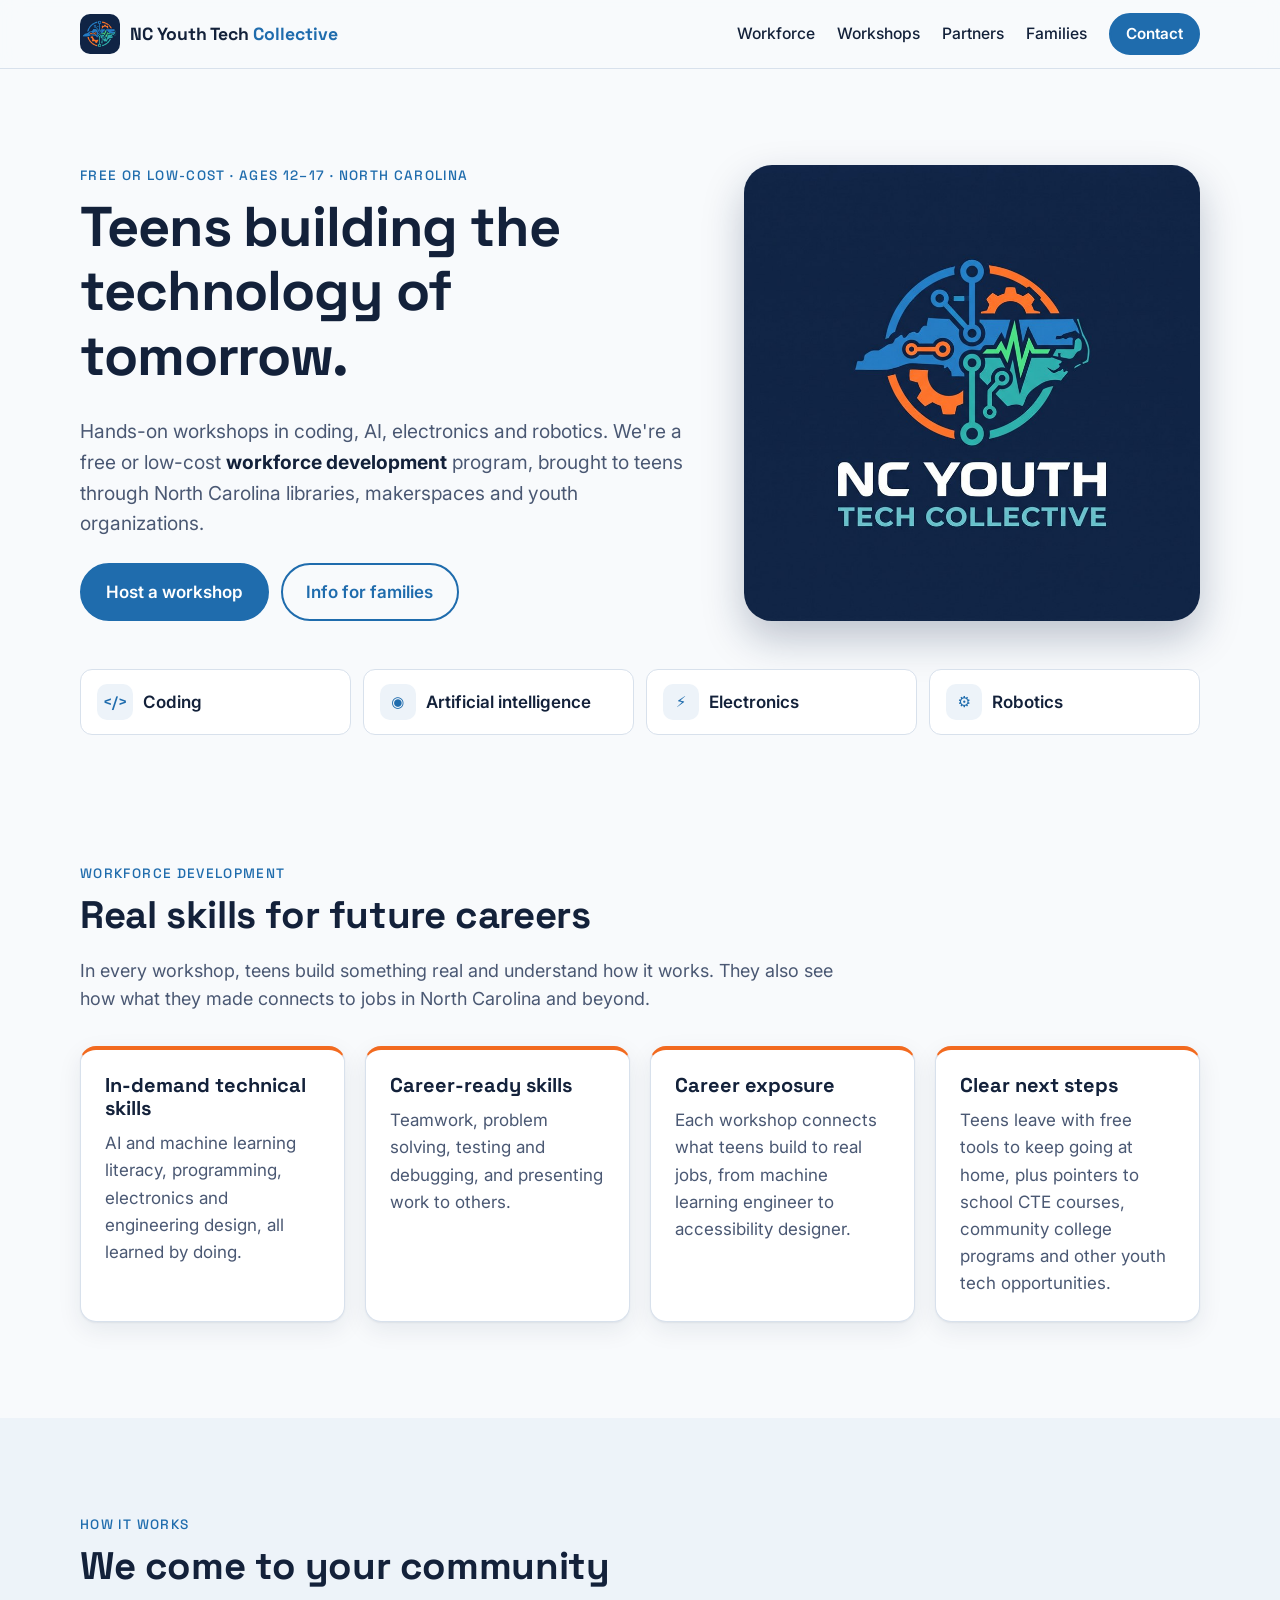
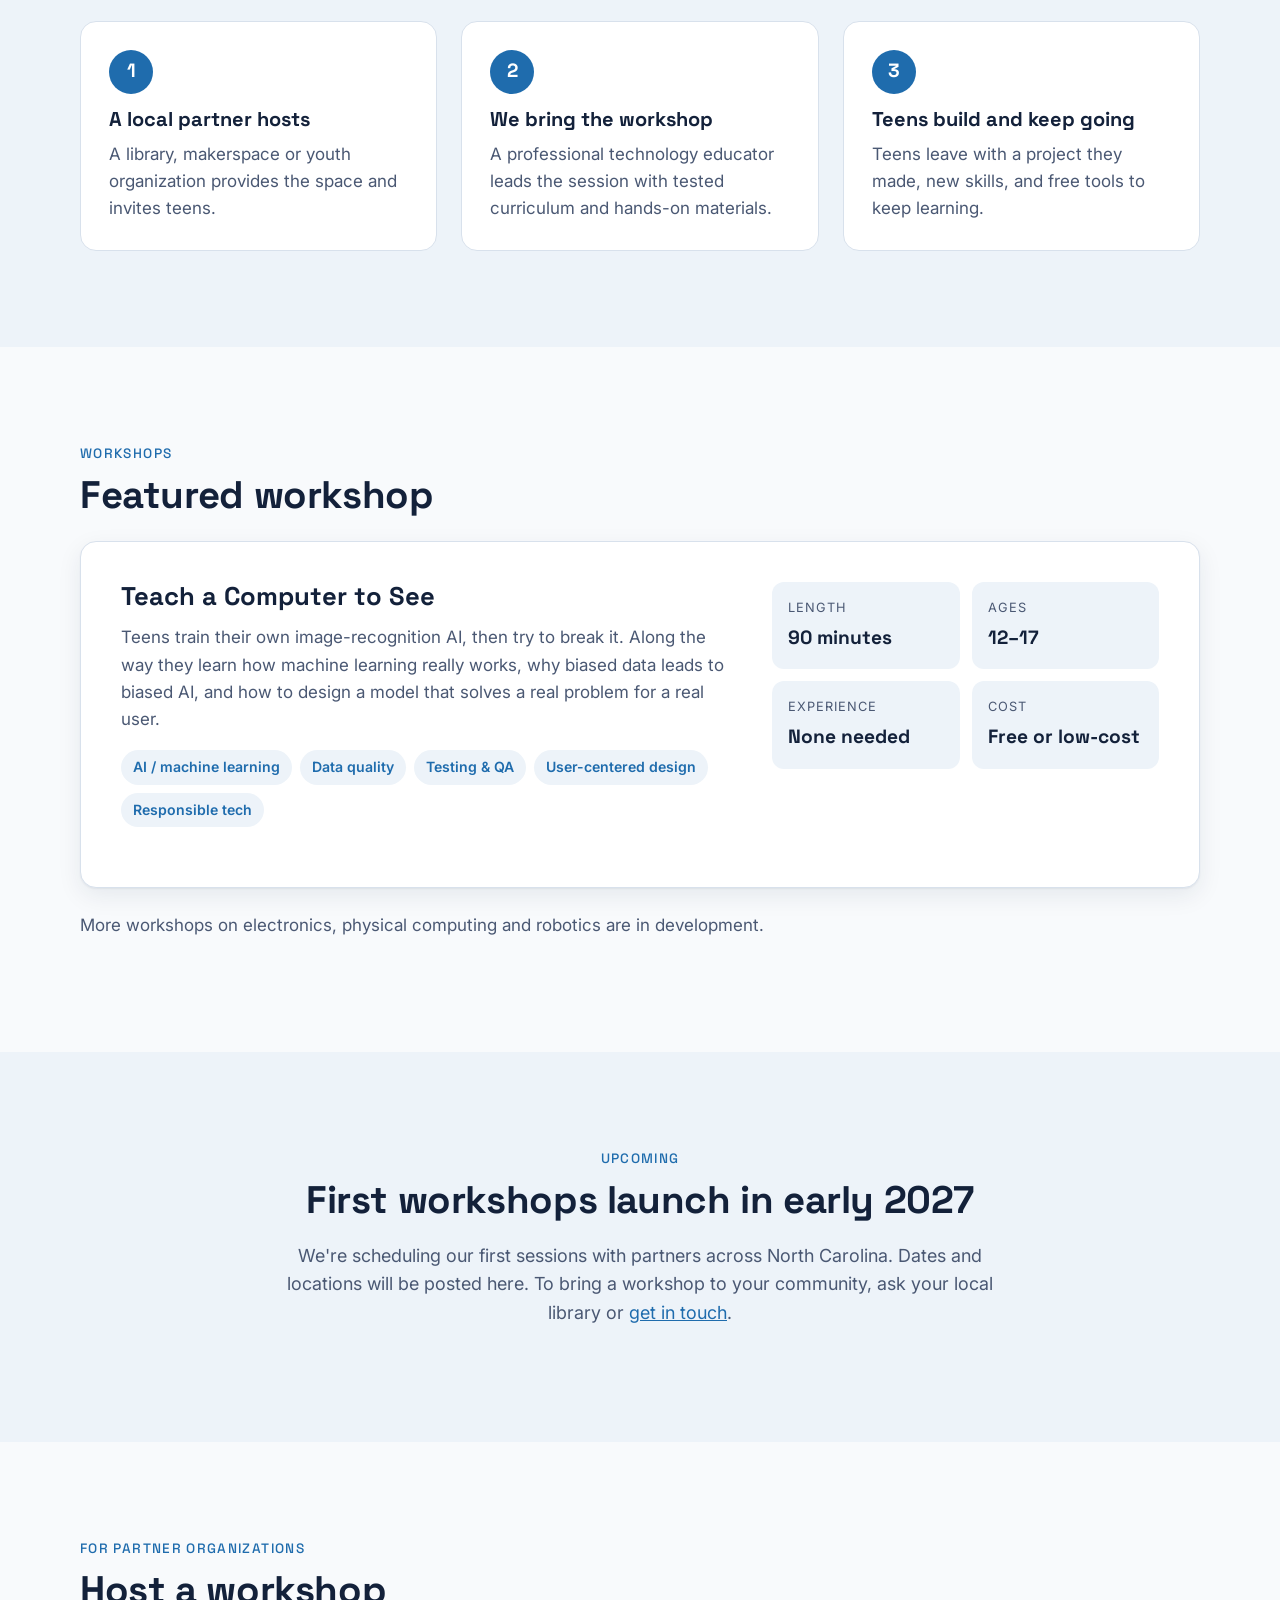
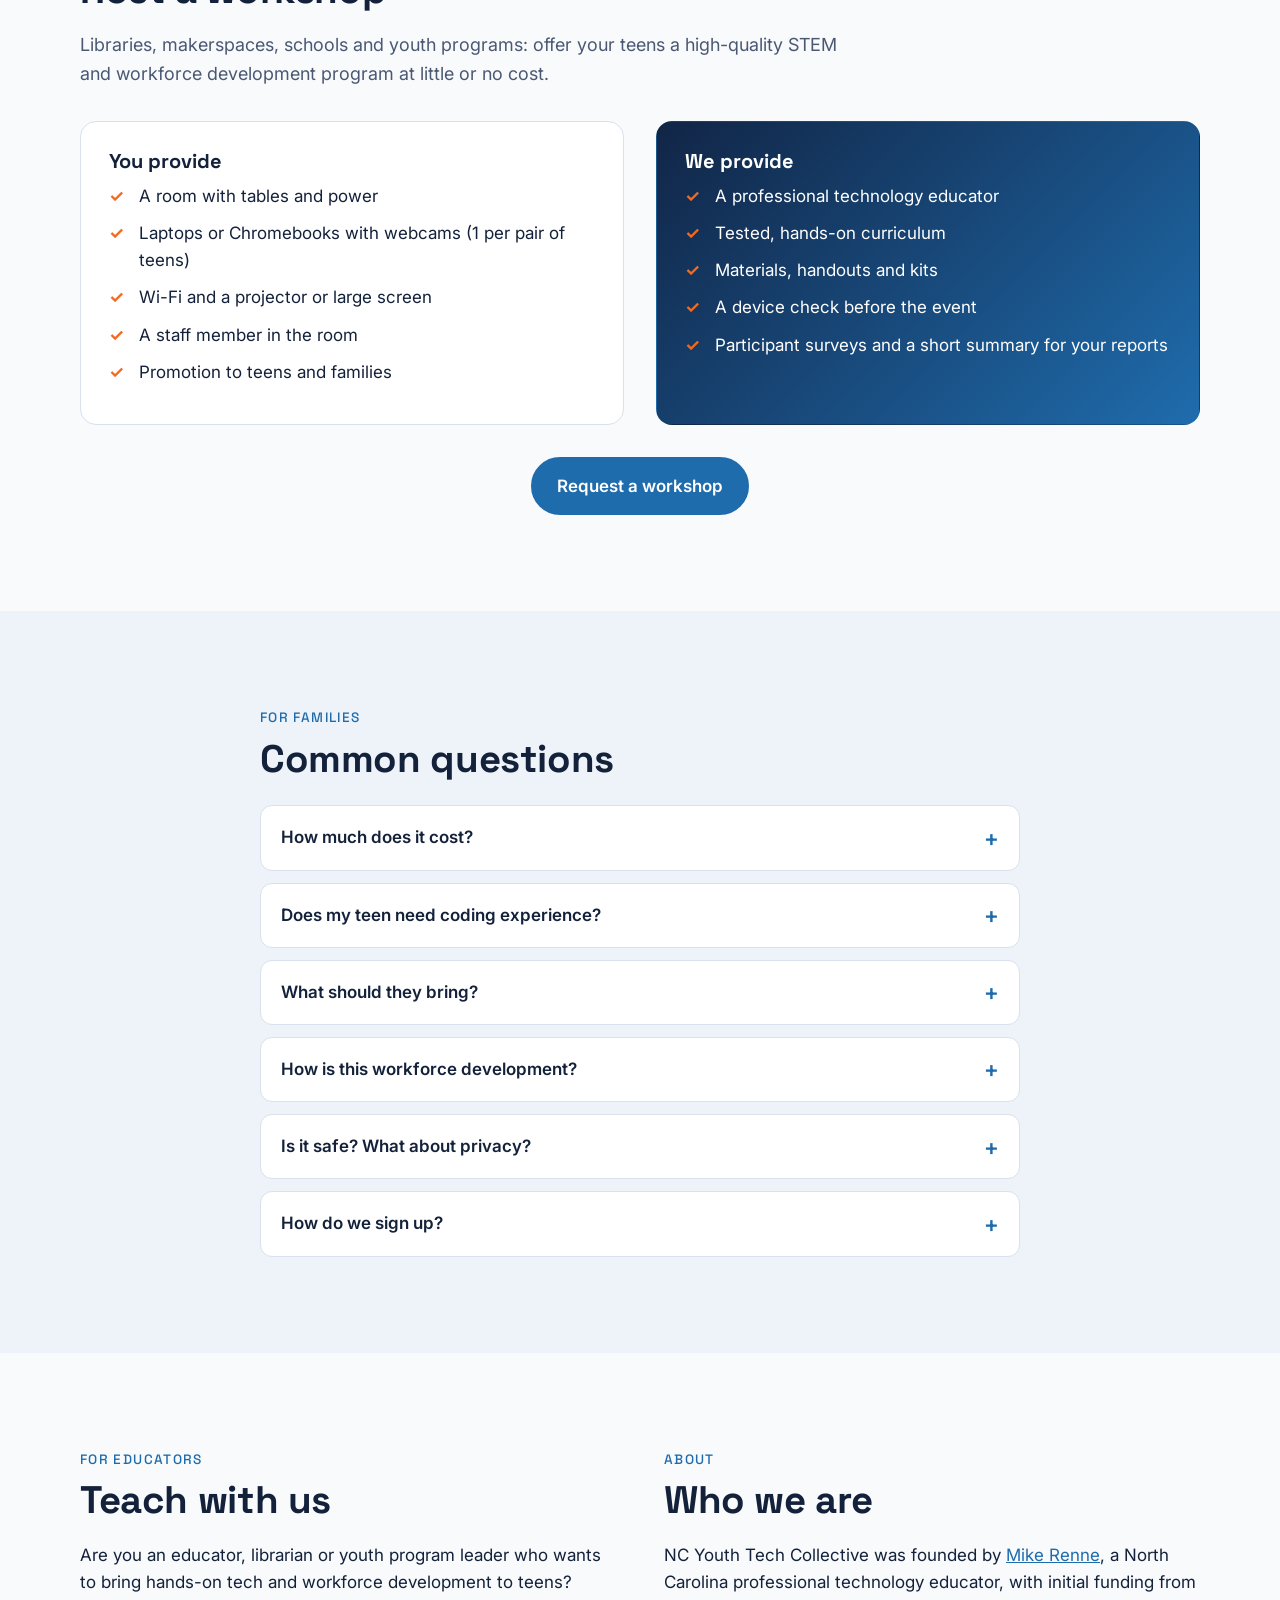
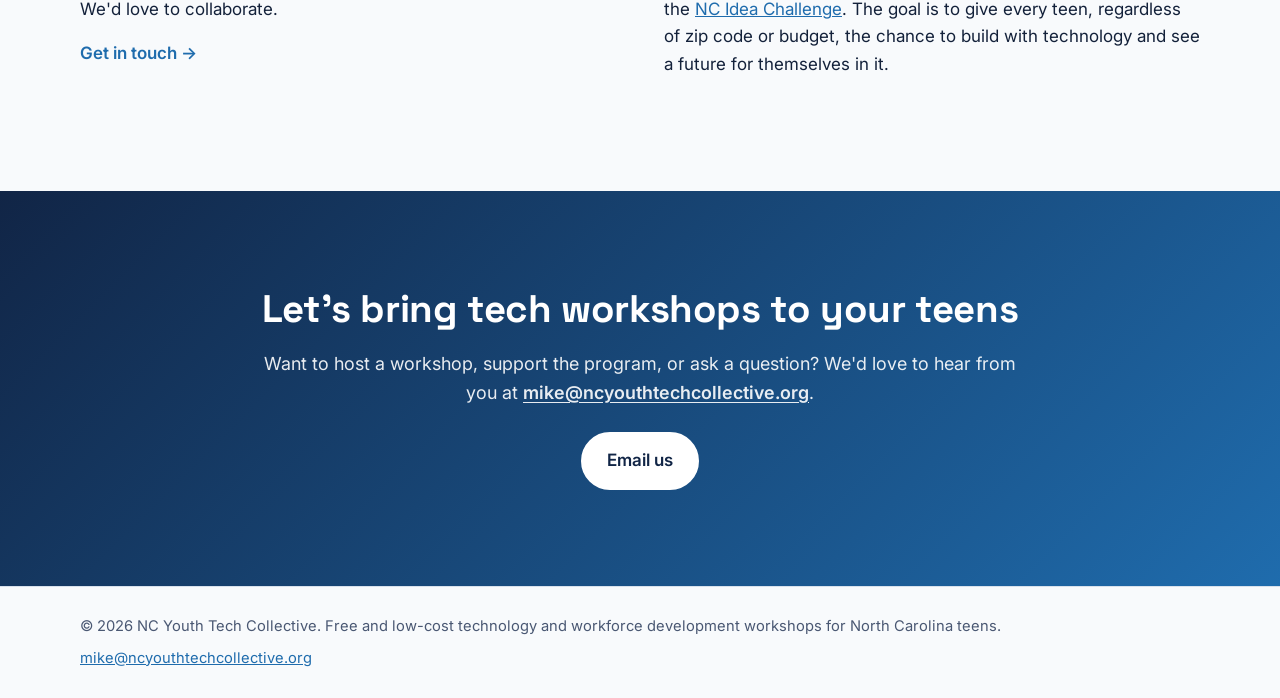
==== commit dd39d6a6: "Describe workshops as free or low-cost Some host partners may charge a small registration fee, so re" ====
--- a/index.html
+++ b/index.html
@@ -3,10 +3,10 @@
 <head>
   <meta charset="utf-8">
   <meta name="viewport" content="width=device-width, initial-scale=1">
-  <title>NC Youth Tech Collective | Free Tech &amp; Workforce Development Workshops for Teens</title>
-  <meta name="description" content="Free, hands-on technology and workforce development workshops for North Carolina teens ages 12–17: coding, AI, electronics and robotics, offered with local libraries, makerspaces and youth organizations.">
+  <title>NC Youth Tech Collective | Free &amp; Low-Cost Tech and Workforce Development Workshops for Teens</title>
+  <meta name="description" content="Free and low-cost, hands-on technology and workforce development workshops for North Carolina teens ages 12–17: coding, AI, electronics and robotics, offered with local libraries, makerspaces and youth organizations.">
   <meta property="og:title" content="NC Youth Tech Collective">
-  <meta property="og:description" content="Free, hands-on tech and workforce development workshops for NC teens ages 12–17.">
+  <meta property="og:description" content="Free and low-cost, hands-on tech and workforce development workshops for NC teens ages 12–17.">
   <meta property="og:type" content="website">
   <meta property="og:image" content="https://ncyouthtechcollective.org/assets/og-image.jpg">
   <meta property="og:image:alt" content="NC Youth Tech Collective logo">
@@ -44,9 +44,9 @@
     <section class="hero" id="top">
       <div class="container hero-inner">
         <div class="hero-copy">
-          <p class="eyebrow">Free &middot; Ages 12–17 &middot; North Carolina</p>
+          <p class="eyebrow">Free or low-cost &middot; Ages 12–17 &middot; North Carolina</p>
           <h1>Teens building the technology of tomorrow.</h1>
-          <p class="lead">Hands-on workshops in coding, AI, electronics and robotics. We're a free <strong>workforce development</strong> program, brought to teens through North Carolina libraries, makerspaces and youth organizations.</p>
+          <p class="lead">Hands-on workshops in coding, AI, electronics and robotics. We're a free or low-cost <strong>workforce development</strong> program, brought to teens through North Carolina libraries, makerspaces and youth organizations.</p>
           <div class="cta-row">
             <a class="btn" href="#partners">Host a workshop</a>
             <a class="btn btn-ghost" href="#families">Info for families</a>
@@ -141,7 +141,7 @@
             <div><dt>Length</dt><dd>90 minutes</dd></div>
             <div><dt>Ages</dt><dd>12–17</dd></div>
             <div><dt>Experience</dt><dd>None needed</dd></div>
-            <div><dt>Cost</dt><dd>Free</dd></div>
+            <div><dt>Cost</dt><dd>Free or low&#8209;cost</dd></div>
           </dl>
         </article>
         <p class="note">More workshops on electronics, physical computing and robotics are in development.</p>
@@ -161,8 +161,8 @@
     <section class="section" id="partners">
       <div class="container">
         <p class="eyebrow">For partner organizations</p>
-        <h2>Host a free workshop</h2>
-        <p class="section-lead">Libraries, makerspaces, schools and youth programs: offer your teens a high-quality STEM and workforce development program at no cost.</p>
+        <h2>Host a workshop</h2>
+        <p class="section-lead">Libraries, makerspaces, schools and youth programs: offer your teens a high-quality STEM and workforce development program at little or no cost.</p>
         <div class="two-col">
           <div class="panel">
             <h3>You provide</h3>
@@ -197,7 +197,7 @@
         <div class="faq">
           <details>
             <summary>How much does it cost?</summary>
-            <p>Nothing. Workshops are free for participants.</p>
+            <p>Workshops are free or low-cost. Most are free, but some host organizations charge a small registration fee. Any fee is set by the host and listed with the event.</p>
           </details>
           <details>
             <summary>Does my teen need coding experience?</summary>
@@ -253,7 +253,7 @@
 
   <footer class="site-footer">
     <div class="container footer-inner">
-      <p>&copy; <span id="year">2026</span> NC Youth Tech Collective. Free technology and workforce development workshops for North Carolina teens.</p>
+      <p>&copy; <span id="year">2026</span> NC Youth Tech Collective. Free and low-cost technology and workforce development workshops for North Carolina teens.</p>
       <p><a href="mailto:mike@ncyouthtechcollective.org">mike@ncyouthtechcollective.org</a></p>
     </div>
   </footer>
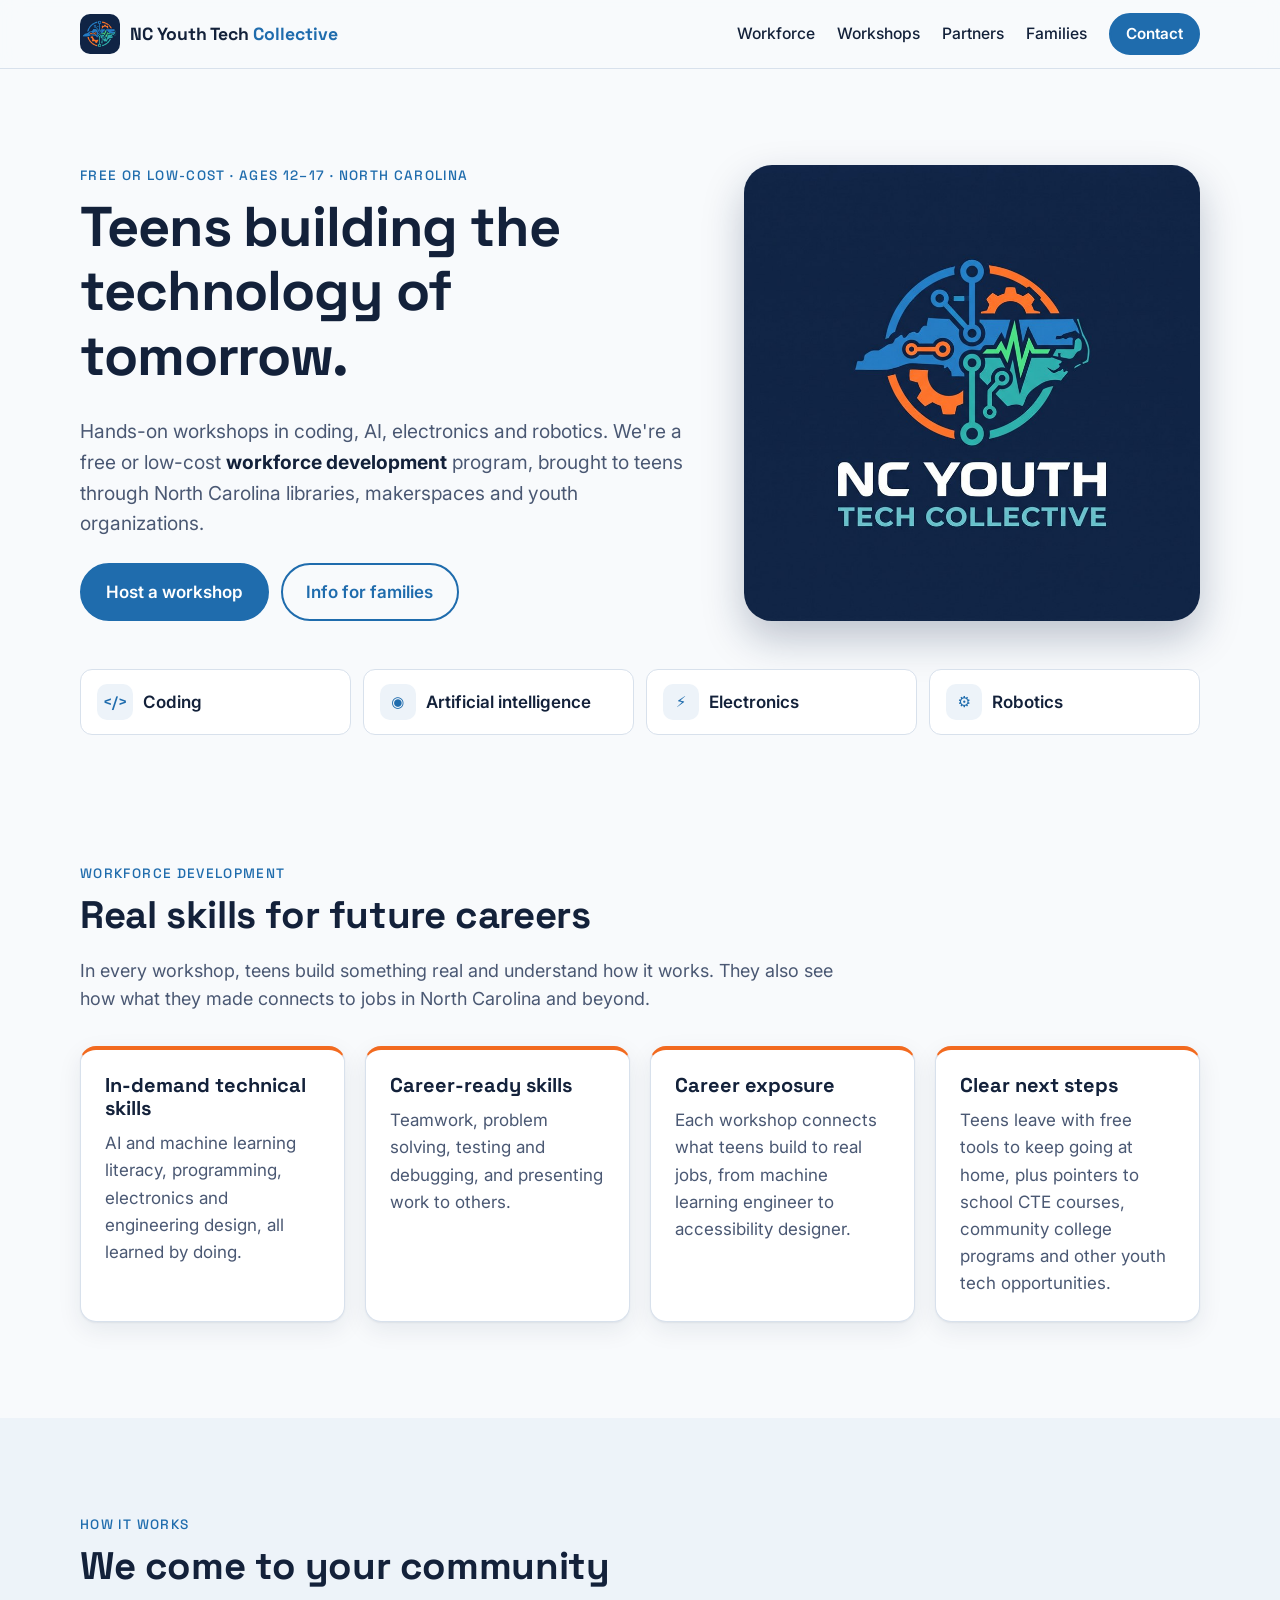
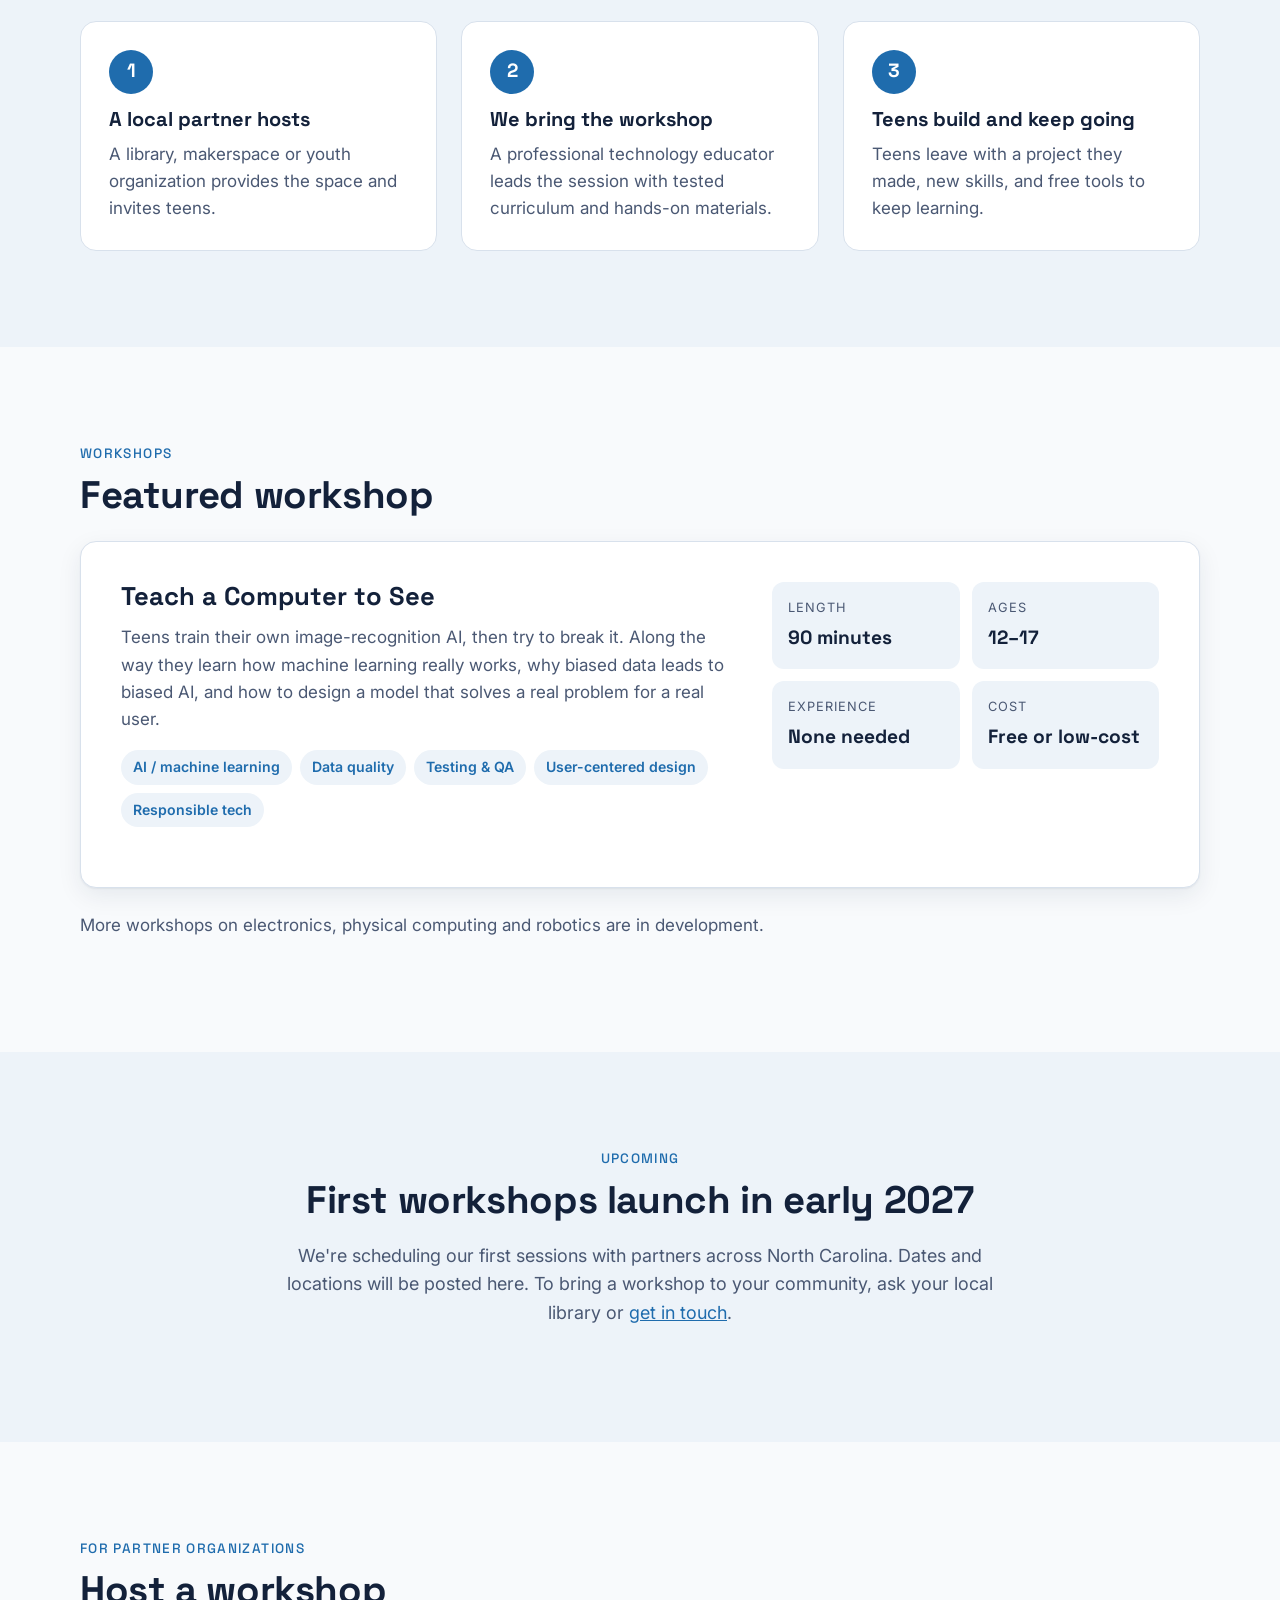
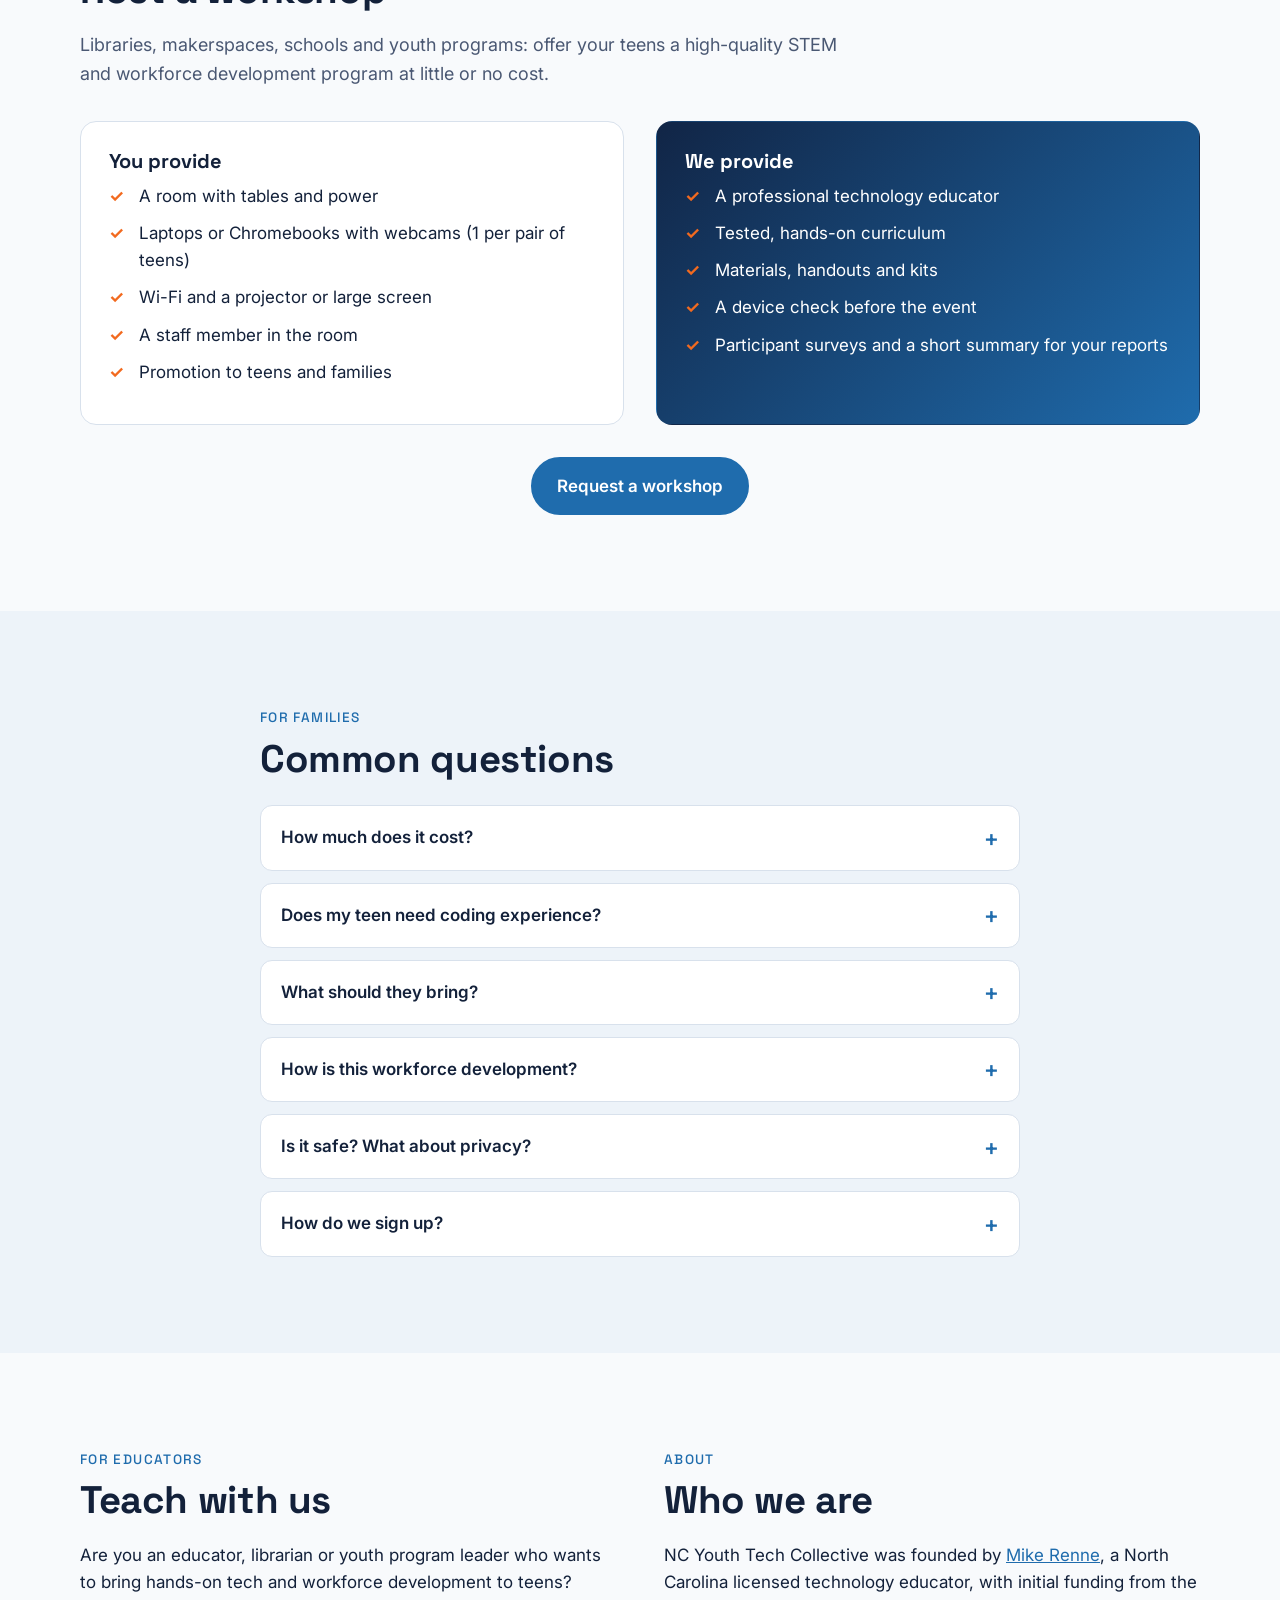
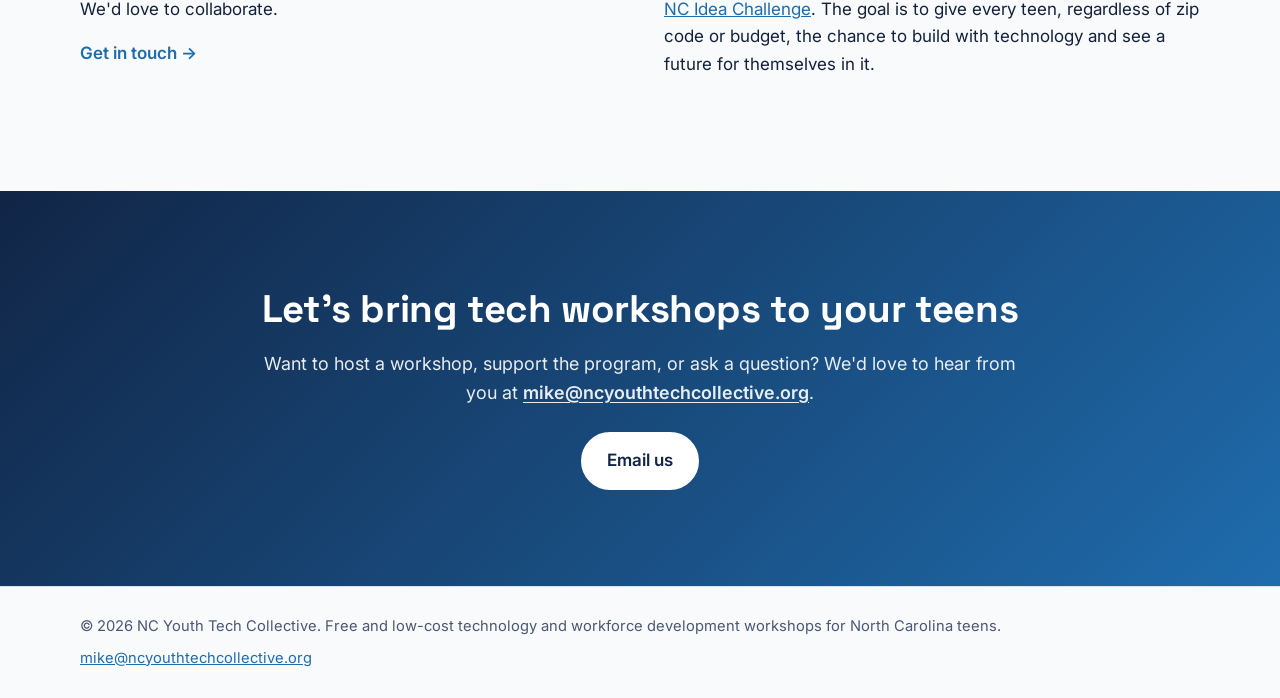
==== commit bf050c5a: "Describe founder as a licensed technology educator Co-Authored-By: Claude Opus 5.5 <noreply@anthropi" ====
--- a/index.html
+++ b/index.html
@@ -235,7 +235,7 @@
         <div>
           <p class="eyebrow">About</p>
           <h2>Who we are</h2>
-          <p>NC Youth Tech Collective was founded by <a href="https://mikerenne.com" target="_blank" rel="noopener">Mike Renne</a>, a North Carolina professional technology educator, with initial funding from the <a href="https://ideachallengenc.org/" target="_blank" rel="noopener">NC Idea Challenge</a>. The goal is to give every teen, regardless of zip code or budget, the chance to build with technology and see a future for themselves in it.</p>
+          <p>NC Youth Tech Collective was founded by <a href="https://mikerenne.com" target="_blank" rel="noopener">Mike Renne</a>, a North Carolina licensed technology educator, with initial funding from the <a href="https://ideachallengenc.org/" target="_blank" rel="noopener">NC Idea Challenge</a>. The goal is to give every teen, regardless of zip code or budget, the chance to build with technology and see a future for themselves in it.</p>
         </div>
       </div>
     </section>
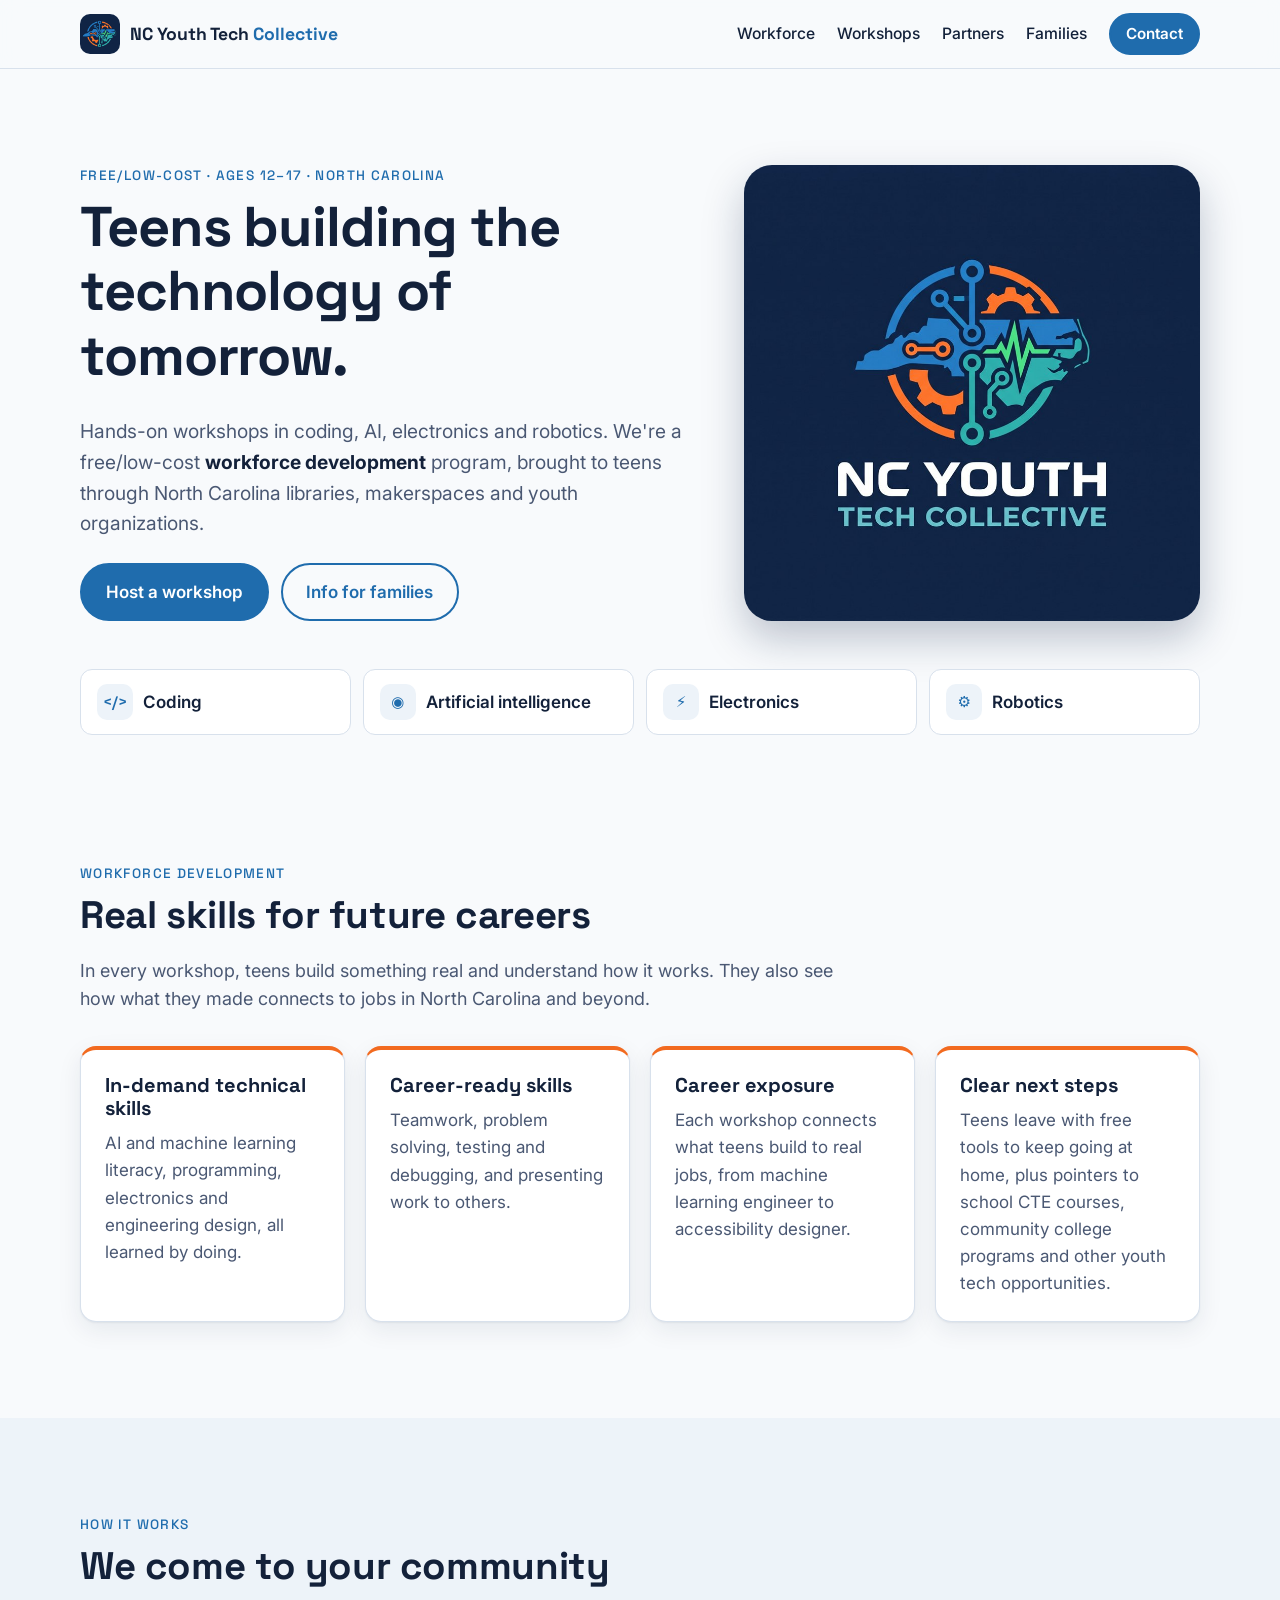
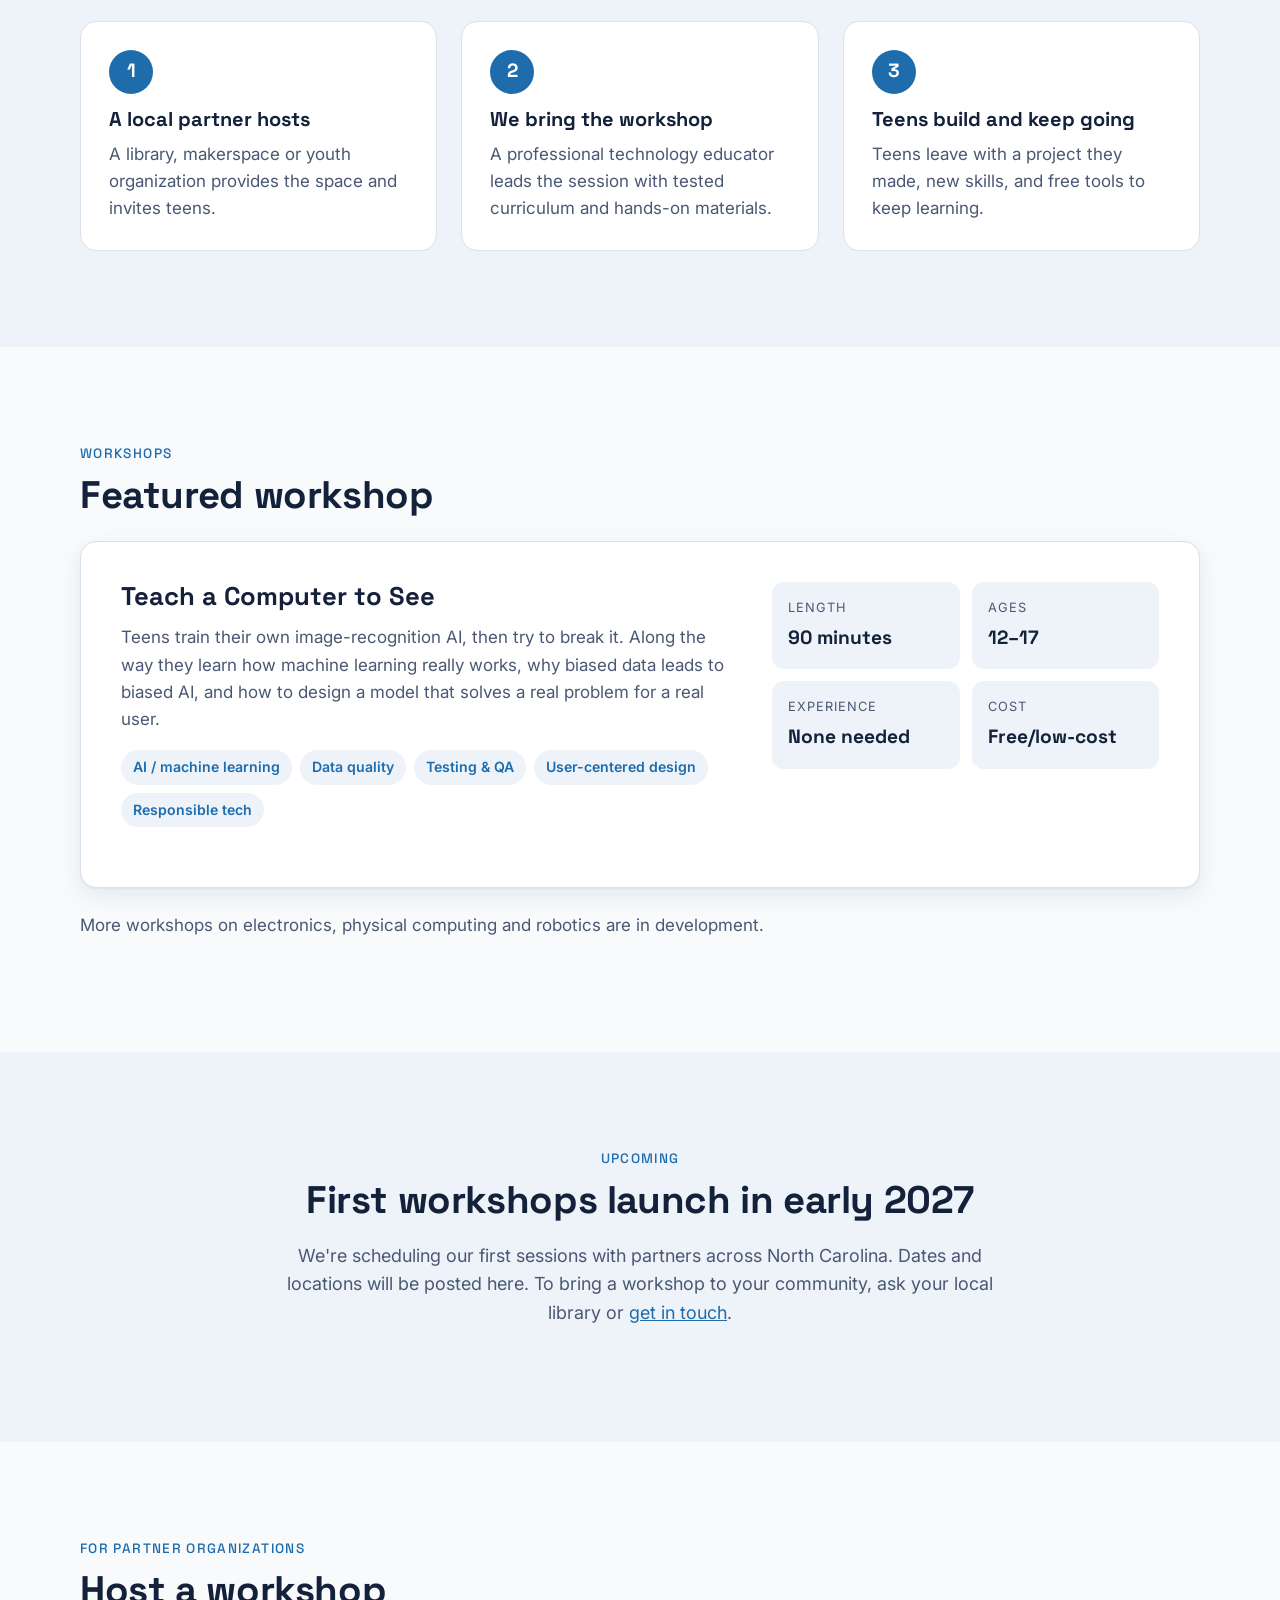
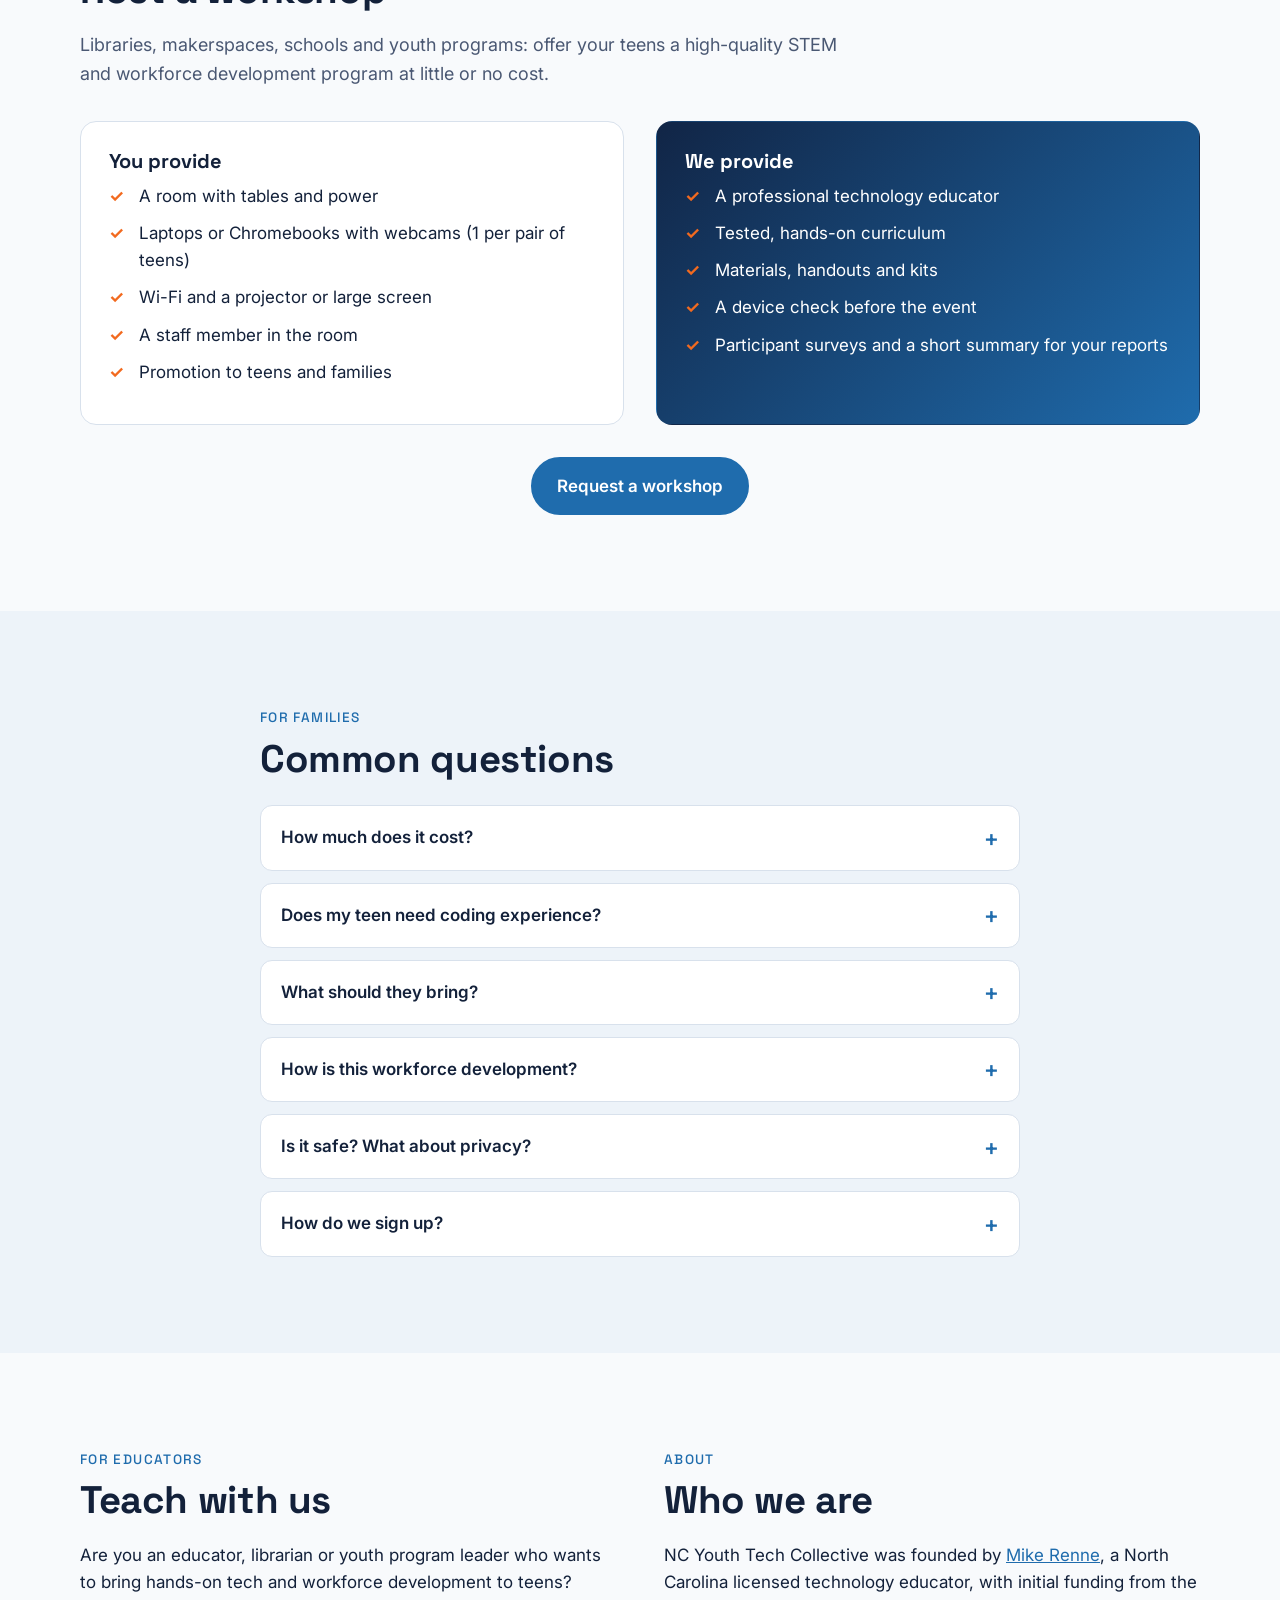
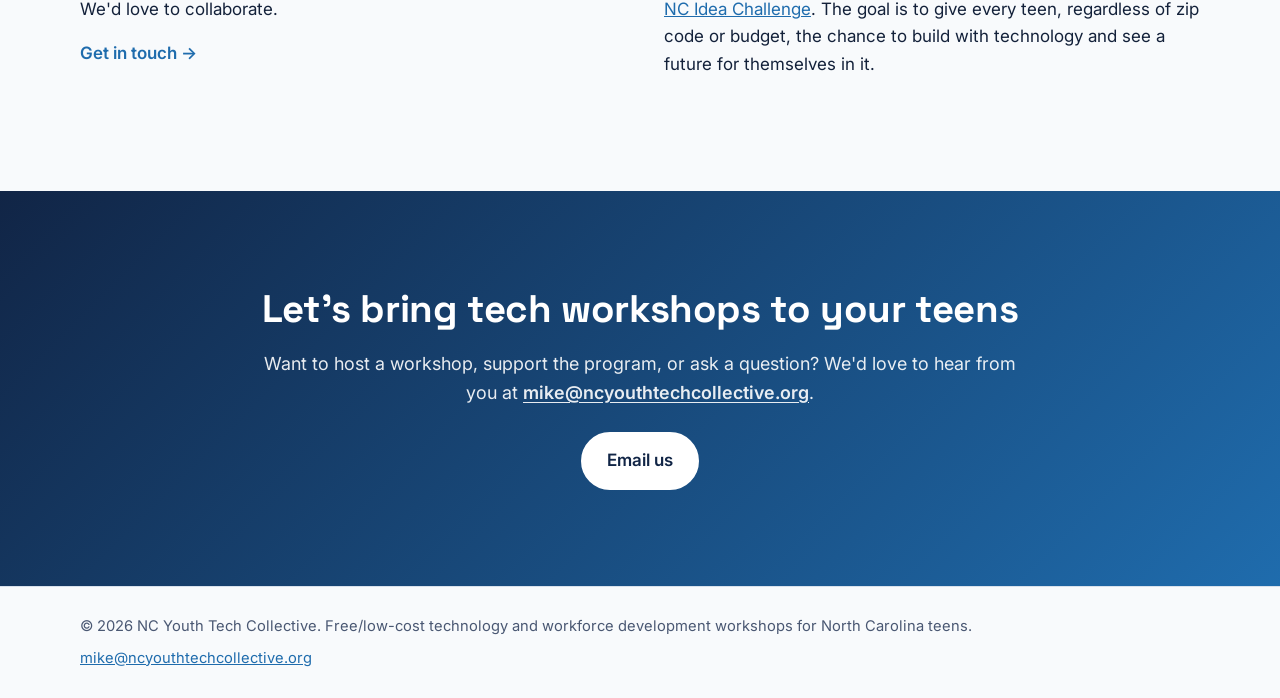
==== commit 2abac446: "Use "free/low-cost" wording Replace "free or low-cost" and "free and low-cost" with "free/low-cost" " ====
--- a/index.html
+++ b/index.html
@@ -3,10 +3,10 @@
 <head>
   <meta charset="utf-8">
   <meta name="viewport" content="width=device-width, initial-scale=1">
-  <title>NC Youth Tech Collective | Free &amp; Low-Cost Tech and Workforce Development Workshops for Teens</title>
-  <meta name="description" content="Free and low-cost, hands-on technology and workforce development workshops for North Carolina teens ages 12–17: coding, AI, electronics and robotics, offered with local libraries, makerspaces and youth organizations.">
+  <title>NC Youth Tech Collective | Free/Low-Cost Tech and Workforce Development Workshops for Teens</title>
+  <meta name="description" content="Free/low-cost, hands-on technology and workforce development workshops for North Carolina teens ages 12–17: coding, AI, electronics and robotics, offered with local libraries, makerspaces and youth organizations.">
   <meta property="og:title" content="NC Youth Tech Collective">
-  <meta property="og:description" content="Free and low-cost, hands-on tech and workforce development workshops for NC teens ages 12–17.">
+  <meta property="og:description" content="Free/low-cost, hands-on tech and workforce development workshops for NC teens ages 12–17.">
   <meta property="og:type" content="website">
   <meta property="og:image" content="https://ncyouthtechcollective.org/assets/og-image.jpg">
   <meta property="og:image:alt" content="NC Youth Tech Collective logo">
@@ -44,9 +44,9 @@
     <section class="hero" id="top">
       <div class="container hero-inner">
         <div class="hero-copy">
-          <p class="eyebrow">Free or low-cost &middot; Ages 12–17 &middot; North Carolina</p>
+          <p class="eyebrow">Free/low-cost &middot; Ages 12–17 &middot; North Carolina</p>
           <h1>Teens building the technology of tomorrow.</h1>
-          <p class="lead">Hands-on workshops in coding, AI, electronics and robotics. We're a free or low-cost <strong>workforce development</strong> program, brought to teens through North Carolina libraries, makerspaces and youth organizations.</p>
+          <p class="lead">Hands-on workshops in coding, AI, electronics and robotics. We're a free/low-cost <strong>workforce development</strong> program, brought to teens through North Carolina libraries, makerspaces and youth organizations.</p>
           <div class="cta-row">
             <a class="btn" href="#partners">Host a workshop</a>
             <a class="btn btn-ghost" href="#families">Info for families</a>
@@ -141,7 +141,7 @@
             <div><dt>Length</dt><dd>90 minutes</dd></div>
             <div><dt>Ages</dt><dd>12–17</dd></div>
             <div><dt>Experience</dt><dd>None needed</dd></div>
-            <div><dt>Cost</dt><dd>Free or low&#8209;cost</dd></div>
+            <div><dt>Cost</dt><dd>Free/low&#8209;cost</dd></div>
           </dl>
         </article>
         <p class="note">More workshops on electronics, physical computing and robotics are in development.</p>
@@ -197,7 +197,7 @@
         <div class="faq">
           <details>
             <summary>How much does it cost?</summary>
-            <p>Workshops are free or low-cost. Most are free, but some host organizations charge a small registration fee. Any fee is set by the host and listed with the event.</p>
+            <p>Workshops are free/low-cost. Most are free, but some host organizations charge a small registration fee. Any fee is set by the host and listed with the event.</p>
           </details>
           <details>
             <summary>Does my teen need coding experience?</summary>
@@ -253,7 +253,7 @@
 
   <footer class="site-footer">
     <div class="container footer-inner">
-      <p>&copy; <span id="year">2026</span> NC Youth Tech Collective. Free and low-cost technology and workforce development workshops for North Carolina teens.</p>
+      <p>&copy; <span id="year">2026</span> NC Youth Tech Collective. Free/low-cost technology and workforce development workshops for North Carolina teens.</p>
       <p><a href="mailto:mike@ncyouthtechcollective.org">mike@ncyouthtechcollective.org</a></p>
     </div>
   </footer>
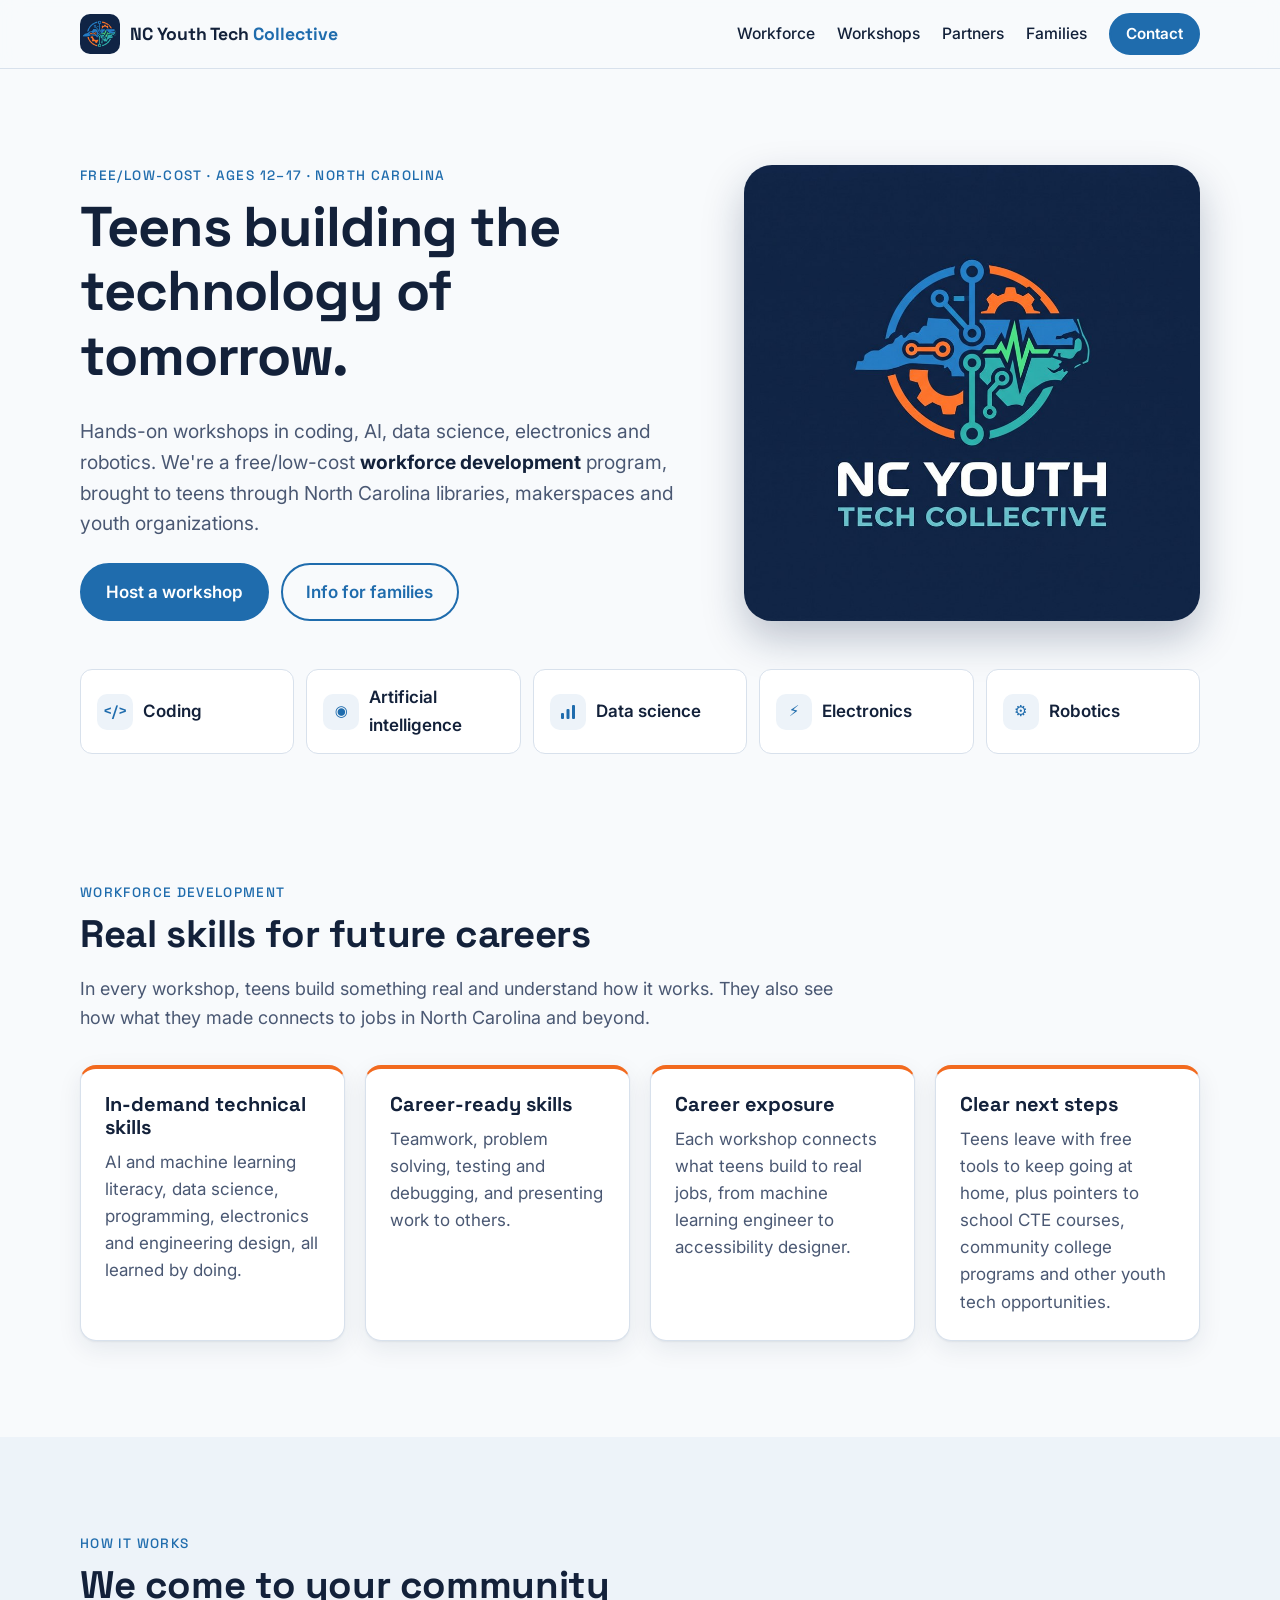
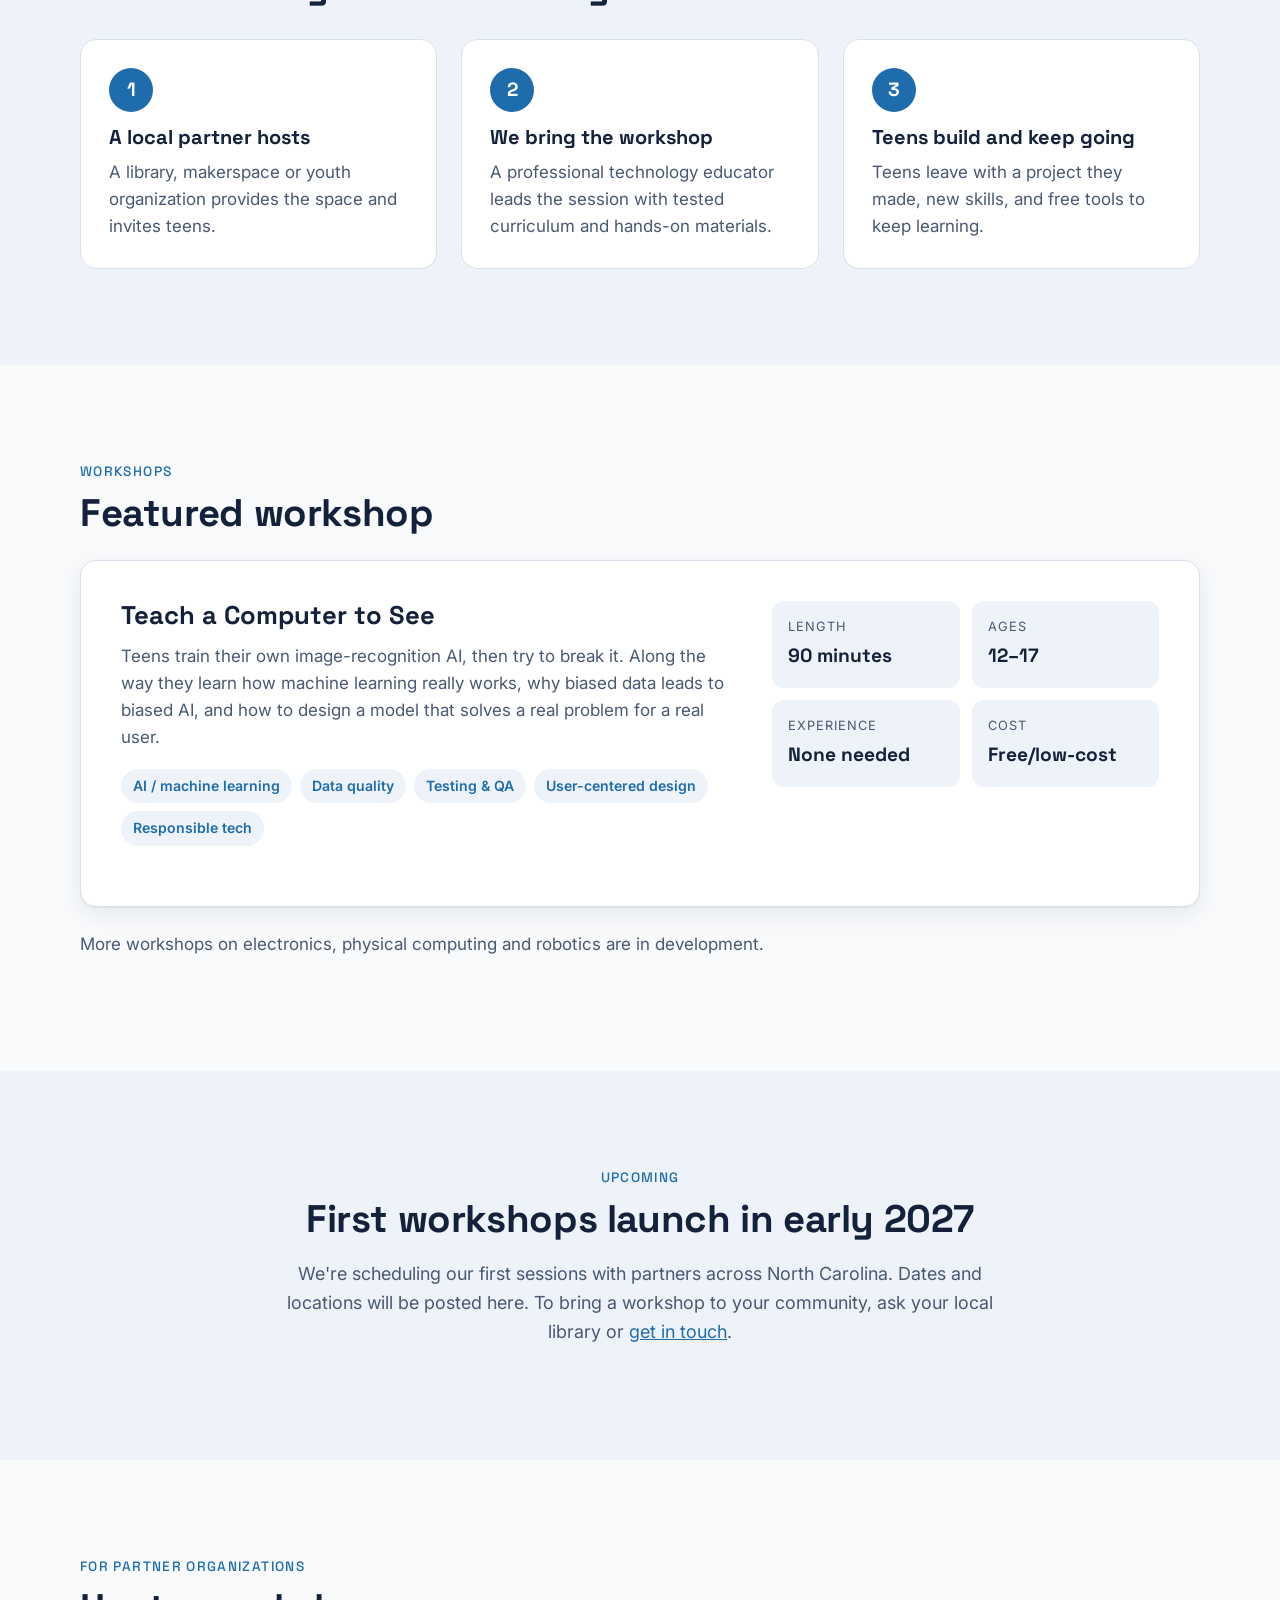
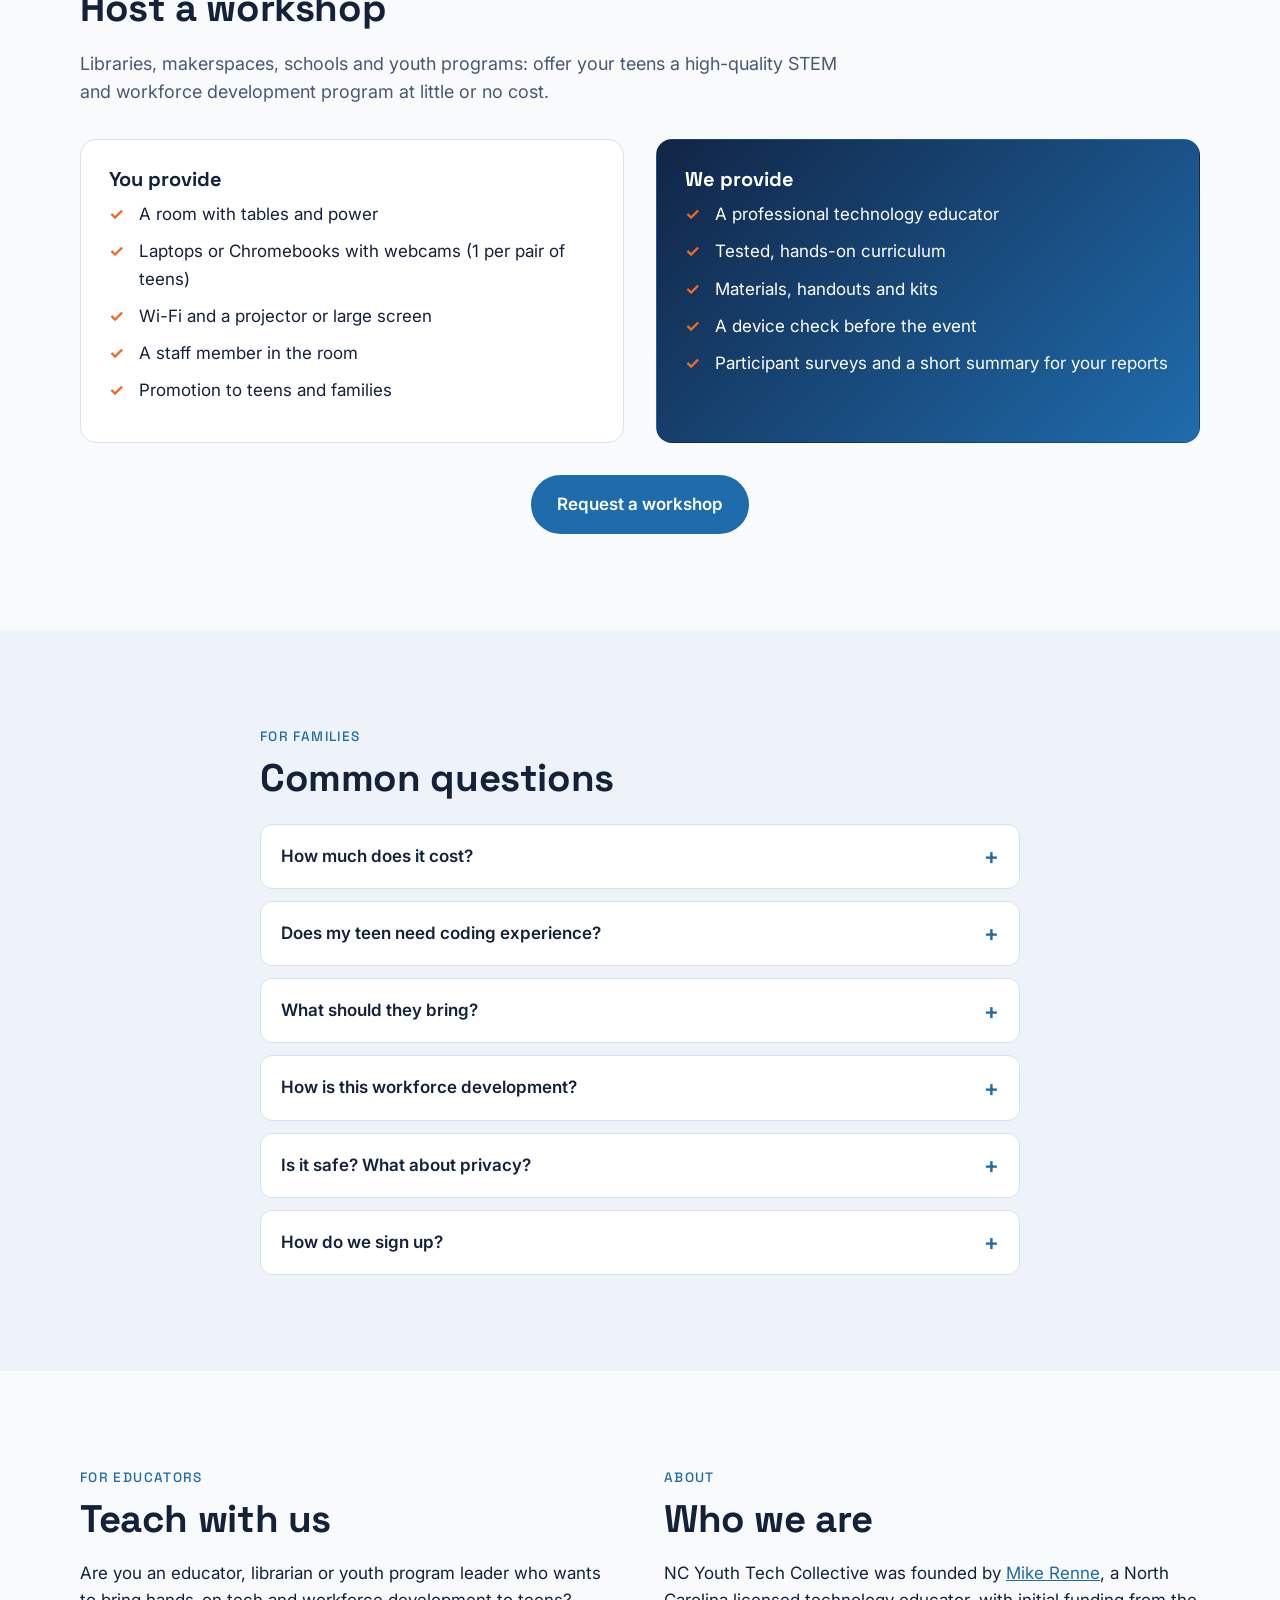
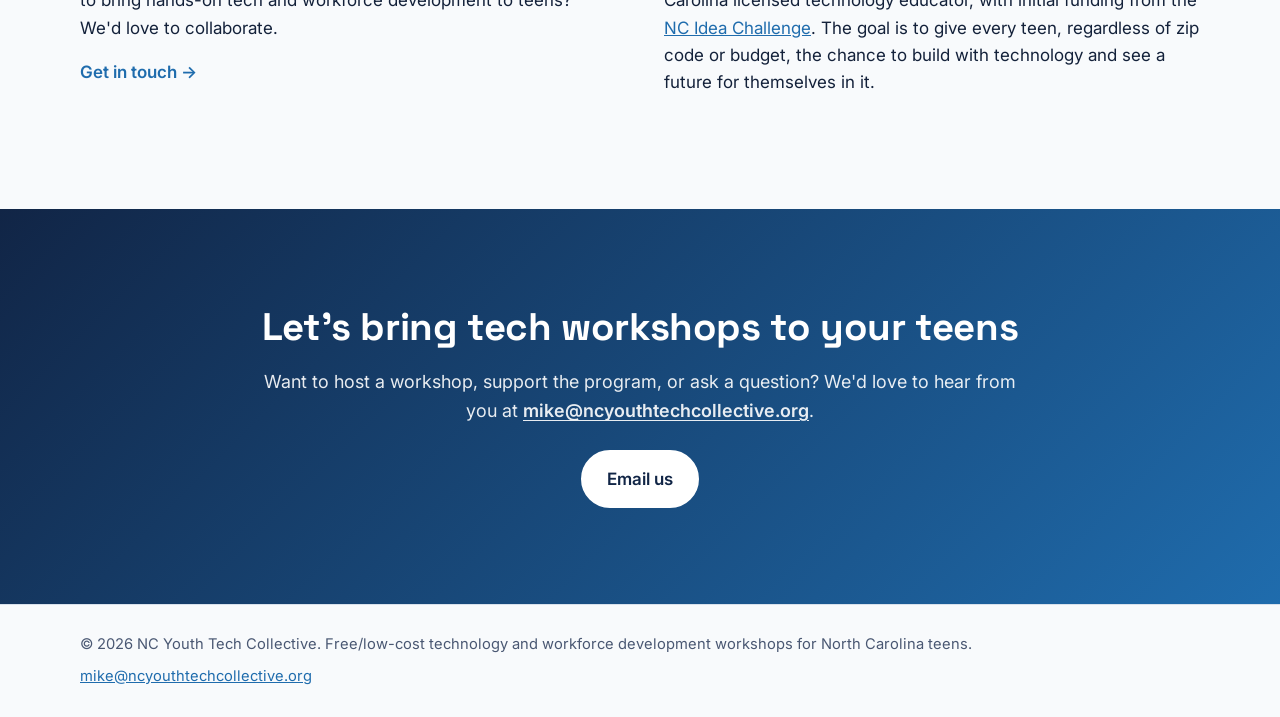
==== commit cdd8a32e: "Add data science as a topic Add a Data science tile to the topics row (now five across on desktop, t" ====
--- a/index.html
+++ b/index.html
@@ -4,7 +4,7 @@
   <meta charset="utf-8">
   <meta name="viewport" content="width=device-width, initial-scale=1">
   <title>NC Youth Tech Collective | Free/Low-Cost Tech and Workforce Development Workshops for Teens</title>
-  <meta name="description" content="Free/low-cost, hands-on technology and workforce development workshops for North Carolina teens ages 12–17: coding, AI, electronics and robotics, offered with local libraries, makerspaces and youth organizations.">
+  <meta name="description" content="Free/low-cost, hands-on technology and workforce development workshops for North Carolina teens ages 12–17: coding, AI, data science, electronics and robotics, offered with local libraries, makerspaces and youth organizations.">
   <meta property="og:title" content="NC Youth Tech Collective">
   <meta property="og:description" content="Free/low-cost, hands-on tech and workforce development workshops for NC teens ages 12–17.">
   <meta property="og:type" content="website">
@@ -46,7 +46,7 @@
         <div class="hero-copy">
           <p class="eyebrow">Free/low-cost &middot; Ages 12–17 &middot; North Carolina</p>
           <h1>Teens building the technology of tomorrow.</h1>
-          <p class="lead">Hands-on workshops in coding, AI, electronics and robotics. We're a free/low-cost <strong>workforce development</strong> program, brought to teens through North Carolina libraries, makerspaces and youth organizations.</p>
+          <p class="lead">Hands-on workshops in coding, AI, data science, electronics and robotics. We're a free/low-cost <strong>workforce development</strong> program, brought to teens through North Carolina libraries, makerspaces and youth organizations.</p>
           <div class="cta-row">
             <a class="btn" href="#partners">Host a workshop</a>
             <a class="btn btn-ghost" href="#families">Info for families</a>
@@ -63,6 +63,7 @@
       <div class="container topic-grid">
         <div class="topic"><span class="topic-icon" aria-hidden="true">&lt;/&gt;</span>Coding</div>
         <div class="topic"><span class="topic-icon" aria-hidden="true">&#9673;</span>Artificial intelligence</div>
+        <div class="topic"><span class="topic-icon" aria-hidden="true"><svg viewBox="0 0 16 16" width="16" height="16" fill="currentColor"><rect x="1" y="9" width="3" height="6" rx="1"/><rect x="6.5" y="5" width="3" height="10" rx="1"/><rect x="12" y="1" width="3" height="14" rx="1"/></svg></span>Data science</div>
         <div class="topic"><span class="topic-icon" aria-hidden="true">&#9889;</span>Electronics</div>
         <div class="topic"><span class="topic-icon" aria-hidden="true">&#9881;</span>Robotics</div>
       </div>
@@ -77,7 +78,7 @@
         <div class="card-grid">
           <article class="card">
             <h3>In-demand technical skills</h3>
-            <p>AI and machine learning literacy, programming, electronics and engineering design, all learned by doing.</p>
+            <p>AI and machine learning literacy, data science, programming, electronics and engineering design, all learned by doing.</p>
           </article>
           <article class="card">
             <h3>Career-ready skills</h3>
--- a/assets/style.css
+++ b/assets/style.css
@@ -160,7 +160,7 @@
 
 /* Topics */
 .topics { padding-bottom: 32px; }
-.topic-grid { display: grid; grid-template-columns: repeat(4, 1fr); gap: 12px; }
+.topic-grid { display: grid; grid-template-columns: repeat(5, 1fr); gap: 12px; }
 .topic {
   display: flex; align-items: center; gap: 10px;
   background: var(--surface); border: 1px solid var(--border); border-radius: 12px;
@@ -172,7 +172,11 @@
   border-radius: 10px; background: var(--bg-alt); color: var(--brand);
   font-family: var(--font-head); font-size: .95rem;
 }
-@media (max-width: 760px) { .topic-grid { grid-template-columns: repeat(2, 1fr); } }
+@media (max-width: 1000px) { .topic-grid { grid-template-columns: repeat(3, 1fr); } }
+@media (max-width: 760px) {
+  .topic-grid { grid-template-columns: repeat(2, 1fr); }
+  .topic:last-child { grid-column: 1 / -1; }
+}
 
 /* Sections */
 .section { padding: clamp(56px, 8vw, 96px) 0; }
